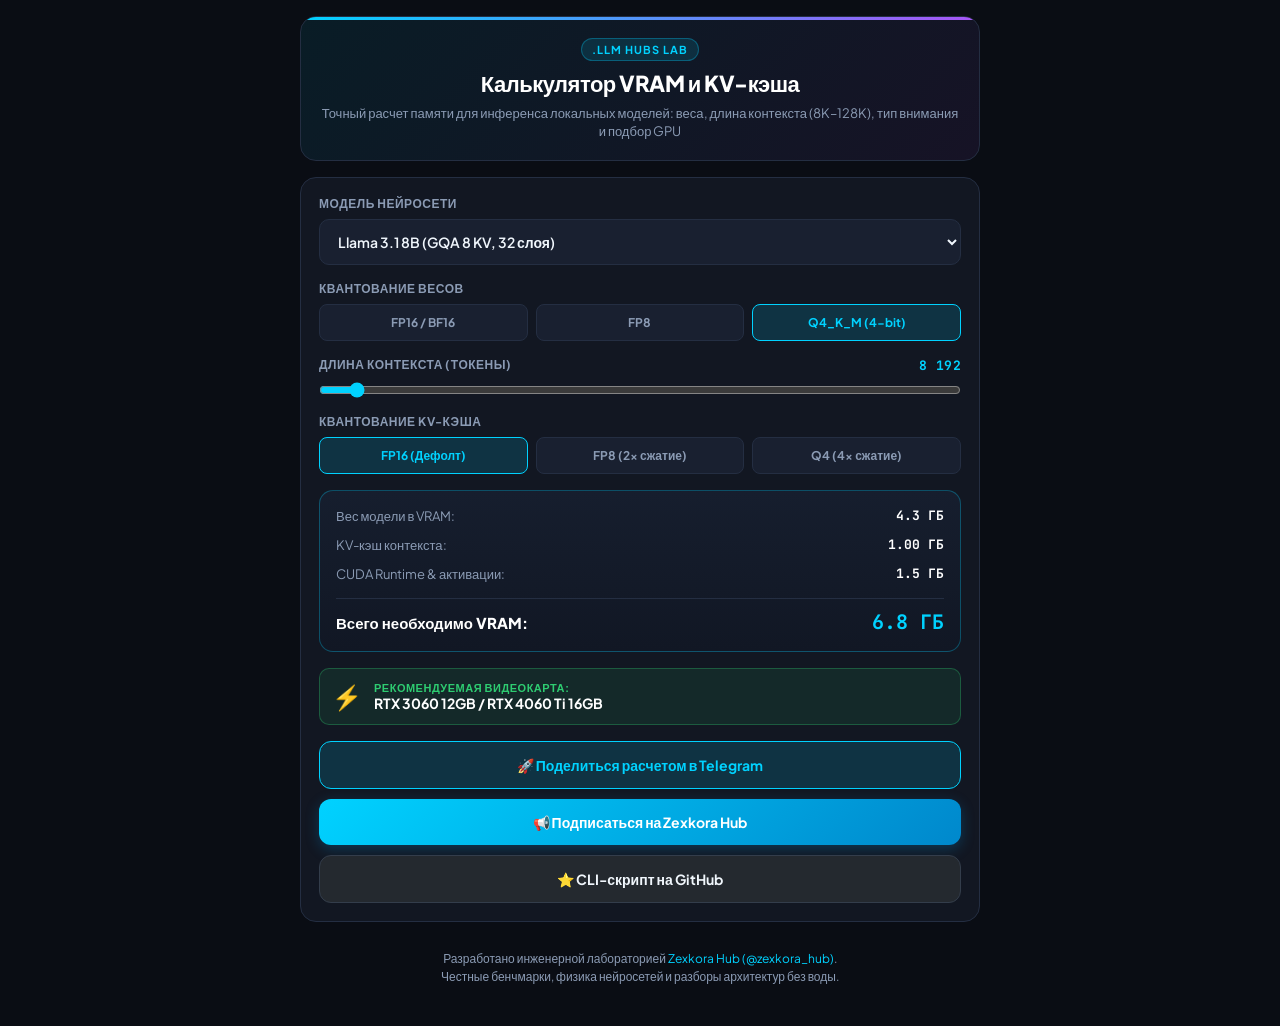
==== index.html @ f7f1a2bd "docs: update channel links to @zexkora_hub and fresh Telegraph runtime longread" ====
<!DOCTYPE html>
<html lang="ru">
<head>
    <meta charset="UTF-8">
    <meta name="viewport" content="width=device-width, initial-scale=1.0, maximum-scale=1.0, user-scalable=no">
    <title>LLM VRAM & KV-Cache Calculator — .llm hubs</title>
    <script src="https://telegram.org/js/telegram-web-app.js"></script>
    <link rel="preconnect" href="https://fonts.googleapis.com">
    <link rel="preconnect" href="https://fonts.gstatic.com" crossorigin>
    <link href="https://fonts.googleapis.com/css2?family=JetBrains+Mono:wght@400;600;700&family=Plus+Jakarta+Sans:wght@400;600;700;800&display=swap" rel="stylesheet">
    <style>
        :root {
            --bg-dark: #0a0d14;
            --card-bg: #121722;
            --card-inner: #192030;
            --border-color: #242e42;
            --border-hover: #00d2ff;
            --text-main: #f0f6fc;
            --text-muted: #8b9bb4;
            --accent-cyan: #00d2ff;
            --accent-green: #2ecc71;
            --accent-purple: #a855f7;
            --accent-red: #ff5252;
            --accent-orange: #ff9f43;
        }

        * {
            box-sizing: border-box;
            margin: 0;
            padding: 0;
            font-family: 'Plus Jakarta Sans', -apple-system, BlinkMacSystemFont, sans-serif;
        }

        body {
            background-color: var(--bg-dark);
            color: var(--text-main);
            padding: 16px;
            display: flex;
            justify-content: center;
            min-height: 100vh;
        }

        .container {
            width: 100%;
            max-width: 680px;
            display: flex;
            flex-direction: column;
            gap: 16px;
        }

        .header {
            background: linear-gradient(135deg, rgba(0, 210, 255, 0.08) 0%, rgba(168, 85, 247, 0.08) 100%);
            border: 1px solid var(--border-color);
            border-radius: 16px;
            padding: 20px;
            text-align: center;
            position: relative;
            overflow: hidden;
        }

        .header::before {
            content: '';
            position: absolute;
            top: 0;
            left: 0;
            right: 0;
            height: 3px;
            background: linear-gradient(90deg, var(--accent-cyan), var(--accent-purple));
        }

        .badge {
            display: inline-block;
            background: rgba(0, 210, 255, 0.12);
            color: var(--accent-cyan);
            font-size: 11px;
            font-weight: 700;
            text-transform: uppercase;
            letter-spacing: 1px;
            padding: 4px 10px;
            border-radius: 20px;
            border: 1px solid rgba(0, 210, 255, 0.3);
            margin-bottom: 8px;
        }

        .header h1 {
            font-size: 22px;
            font-weight: 800;
            color: #fff;
            margin-bottom: 6px;
            letter-spacing: -0.5px;
        }

        .header p {
            font-size: 13px;
            color: var(--text-muted);
            line-height: 1.4;
        }

        .card {
            background-color: var(--card-bg);
            border: 1px solid var(--border-color);
            border-radius: 16px;
            padding: 18px;
            display: flex;
            flex-direction: column;
            gap: 16px;
        }

        .form-group {
            display: flex;
            flex-direction: column;
            gap: 8px;
        }

        label {
            font-size: 12px;
            font-weight: 700;
            color: var(--text-muted);
            text-transform: uppercase;
            letter-spacing: 0.5px;
            display: flex;
            justify-content: space-between;
        }

        .val-badge {
            color: var(--accent-cyan);
            font-family: 'JetBrains Mono', monospace;
            font-size: 13px;
        }

        select, input[type="range"] {
            width: 100%;
        }

        select {
            background-color: var(--card-inner);
            border: 1px solid var(--border-color);
            color: var(--text-main);
            padding: 12px 14px;
            border-radius: 10px;
            font-size: 14px;
            font-weight: 600;
            outline: none;
            transition: border-color 0.2s;
            cursor: pointer;
        }

        select:focus {
            border-color: var(--accent-cyan);
        }

        input[type="range"] {
            accent-color: var(--accent-cyan);
            cursor: pointer;
        }

        .grid-options {
            display: grid;
            grid-template-columns: repeat(3, 1fr);
            gap: 8px;
        }

        .opt-btn {
            background-color: var(--card-inner);
            border: 1px solid var(--border-color);
            color: var(--text-muted);
            padding: 10px;
            border-radius: 8px;
            font-size: 12px;
            font-weight: 700;
            cursor: pointer;
            text-align: center;
            transition: all 0.2s;
        }

        .opt-btn.active {
            background: rgba(0, 210, 255, 0.15);
            border-color: var(--accent-cyan);
            color: var(--accent-cyan);
        }

        /* Results Display */
        .results-box {
            background: linear-gradient(180deg, #161e2e 0%, #111724 100%);
            border: 1px solid rgba(0, 210, 255, 0.3);
            border-radius: 14px;
            padding: 16px;
            display: flex;
            flex-direction: column;
            gap: 12px;
        }

        .metric-row {
            display: flex;
            justify-content: space-between;
            align-items: center;
            font-size: 13px;
        }

        .metric-name {
            color: var(--text-muted);
        }

        .metric-val {
            font-family: 'JetBrains Mono', monospace;
            font-weight: 700;
            color: #fff;
        }

        .metric-total {
            border-top: 1px solid var(--border-color);
            padding-top: 10px;
            margin-top: 4px;
        }

        .metric-total .metric-name {
            font-size: 15px;
            font-weight: 800;
            color: #fff;
        }

        .metric-total .metric-val {
            font-size: 20px;
            color: var(--accent-cyan);
        }

        .gpu-recommendation {
            background-color: rgba(46, 204, 113, 0.1);
            border: 1px solid rgba(46, 204, 113, 0.3);
            border-radius: 10px;
            padding: 12px;
            display: flex;
            align-items: center;
            gap: 12px;
        }

        .gpu-icon {
            font-size: 24px;
        }

        .gpu-info {
            display: flex;
            flex-direction: column;
        }

        .gpu-title {
            font-size: 11px;
            text-transform: uppercase;
            font-weight: 700;
            color: var(--accent-green);
            letter-spacing: 0.5px;
        }

        .gpu-name {
            font-size: 14px;
            font-weight: 700;
            color: #fff;
        }

        /* CTAs */
        .actions {
            display: flex;
            flex-direction: column;
            gap: 10px;
        }

        .btn {
            display: flex;
            justify-content: center;
            align-items: center;
            gap: 8px;
            width: 100%;
            padding: 14px;
            border-radius: 12px;
            font-size: 14px;
            font-weight: 700;
            text-decoration: none;
            cursor: pointer;
            border: none;
            transition: transform 0.15s ease, box-shadow 0.15s ease;
        }

        .btn:active {
            transform: scale(0.98);
        }

        .btn-tg {
            background: linear-gradient(135deg, #00d2ff 0%, #0088cc 100%);
            color: #fff;
            box-shadow: 0 4px 14px rgba(0, 136, 204, 0.3);
        }

        .btn-gh {
            background: #24292f;
            border: 1px solid #333d4b;
            color: #f0f6fc;
        }

        .footer {
            text-align: center;
            font-size: 12px;
            color: var(--text-muted);
            padding: 12px 0 24px;
            line-height: 1.5;
        }

        .footer a {
            color: var(--accent-cyan);
            text-decoration: none;
        }
    </style>
</head>
<body>

<div class="container">
    <div class="header">
        <span class="badge">.llm hubs lab</span>
        <h1>Калькулятор VRAM и KV-кэша</h1>
        <p>Точный расчет памяти для инференса локальных моделей: веса, длина контекста (8K–128K), тип внимания и подбор GPU</p>
    </div>

    <div class="card">
        <div class="form-group">
            <label>Модель нейросети</label>
            <select id="modelSelect" onchange="calculate()">
                <option value="llama-3.1-8b">Llama 3.1 8B (GQA 8 KV, 32 слоя)</option>
                <option value="qwen-2.5-7b">Qwen 2.5 7B (GQA 4 KV, 28 слоев)</option>
                <option value="qwen-2.5-14b">Qwen 2.5 14B (GQA 8 KV, 48 слоев)</option>
                <option value="qwen-3.8-27b">Qwen 3.8 27B (GQA 8 KV, 64 слоя - New)</option>
                <option value="qwen-2.5-32b">Qwen 2.5 32B (GQA 8 KV, 64 слоя)</option>
                <option value="deepseek-r1-distill-32b">DeepSeek R1 Distill 32B (Reasoning)</option>
                <option value="llama-3.3-70b">Llama 3.3 70B (GQA 8 KV, 80 слоев)</option>
                <option value="mistral-large-123b">Mistral Large 123B (GQA 8 KV)</option>
                <option value="deepseek-v3-671b">DeepSeek V3 / R1 671B (MLA 512d, MoE)</option>
                <option value="gemma-2-9b">Gemma 2 9B (MHA - без GQA, 42 слоя)</option>
            </select>
        </div>

        <div class="form-group">
            <label>Квантование весов</label>
            <div class="grid-options" id="quantGroup">
                <div class="opt-btn" onclick="setQuant('fp16')">FP16 / BF16</div>
                <div class="opt-btn" onclick="setQuant('fp8')">FP8</div>
                <div class="opt-btn active" onclick="setQuant('q4_k_m')">Q4_K_M (4-bit)</div>
            </div>
        </div>

        <div class="form-group">
            <label>
                <span>Длина контекста (Токены)</span>
                <span class="val-badge" id="contextLabel">8 192</span>
            </label>
            <input type="range" id="contextRange" min="2048" max="131072" step="2048" value="8192" oninput="updateContext(this.value)">
        </div>

        <div class="form-group">
            <label>Квантование KV-кэша</label>
            <div class="grid-options" id="kvGroup">
                <div class="opt-btn active" onclick="setKVDtype('fp16')">FP16 (Дефолт)</div>
                <div class="opt-btn" onclick="setKVDtype('fp8')">FP8 (2x сжатие)</div>
                <div class="opt-btn" onclick="setKVDtype('q4')">Q4 (4x сжатие)</div>
            </div>
        </div>

        <div class="results-box">
            <div class="metric-row">
                <span class="metric-name">Вес модели в VRAM:</span>
                <span class="metric-val" id="weightsVal">4.8 ГБ</span>
            </div>
            <div class="metric-row">
                <span class="metric-name">KV-кэш контекста:</span>
                <span class="metric-val" id="kvVal">0.5 ГБ</span>
            </div>
            <div class="metric-row">
                <span class="metric-name">CUDA Runtime & активации:</span>
                <span class="metric-val" id="overheadVal">1.5 ГБ</span>
            </div>
            <div class="metric-row metric-total">
                <span class="metric-name">Всего необходимо VRAM:</span>
                <span class="metric-val" id="totalVal">6.8 ГБ</span>
            </div>
        </div>

        <div class="gpu-recommendation">
            <div class="gpu-icon">⚡</div>
            <div class="gpu-info">
                <span class="gpu-title">Рекомендуемая видеокарта:</span>
                <span class="gpu-name" id="gpuVal">RTX 3060 12GB / RTX 4060 Ti 16GB</span>
            </div>
        </div>

        <div class="actions">
            <button onclick="shareToTelegram()" class="btn btn-share" style="background: rgba(0, 210, 255, 0.15); border: 1px solid #00d2ff; color: #00d2ff;">
                <span>🚀 Поделиться расчетом в Telegram</span>
            </button>
            <a href="https://t.me/zexkora_hub" target="_blank" class="btn btn-tg">
                <span>📢 Подписаться на Zexkora Hub</span>
            </a>
            <a href="https://github.com/DangerousANEN/llm-vram-calculator" target="_blank" class="btn btn-gh">
                <span>⭐ CLI-скрипт на GitHub</span>
            </a>
        </div>
    </div>

    <div class="footer">
        Разработано инженерной лабораторией <a href="https://t.me/zexkora_hub" target="_blank">Zexkora Hub (@zexkora_hub)</a>.<br>
        Честные бенчмарки, физика нейросетей и разборы архитектур без воды.
    </div>
</div>

<script>
    // Init Telegram WebApp
    if (window.Telegram && window.Telegram.WebApp) {
        window.Telegram.WebApp.ready();
        window.Telegram.WebApp.expand();
    }

    const MODELS = {
        "llama-3.1-8b": { params: 8.03, layers: 32, kv_heads: 8, head_dim: 128, mla: false },
        "qwen-2.5-7b": { params: 7.61, layers: 28, kv_heads: 4, head_dim: 128, mla: false },
        "qwen-2.5-14b": { params: 14.7, layers: 48, kv_heads: 8, head_dim: 128, mla: false },
        "qwen-3.8-27b": { params: 27.2, layers: 64, kv_heads: 8, head_dim: 128, mla: false },
        "qwen-2.5-32b": { params: 32.5, layers: 64, kv_heads: 8, head_dim: 128, mla: false },
        "deepseek-r1-distill-32b": { params: 32.8, layers: 64, kv_heads: 8, head_dim: 128, mla: false },
        "llama-3.3-70b": { params: 70.6, layers: 80, kv_heads: 8, head_dim: 128, mla: false },
        "mistral-large-123b": { params: 123.0, layers: 88, kv_heads: 8, head_dim: 128, mla: false },
        "deepseek-v3-671b": { params: 671.0, layers: 61, kv_heads: 1, head_dim: 512, mla: true },
        "gemma-2-9b": { params: 9.24, layers: 42, kv_heads: 16, head_dim: 256, mla: false }
    };

    let currentQuant = "q4_k_m";
    let currentKVDtype = "fp16";
    let currentContext = 8192;

    function setQuant(q) {
        currentQuant = q;
        document.querySelectorAll("#quantGroup .opt-btn").forEach(btn => {
            btn.classList.remove("active");
            if (btn.innerText.toLowerCase().includes(q)) btn.classList.add("active");
        });
        calculate();
    }

    function setKVDtype(dtype) {
        currentKVDtype = dtype;
        document.querySelectorAll("#kvGroup .opt-btn").forEach(btn => {
            btn.classList.remove("active");
            if (btn.innerText.toLowerCase().includes(dtype)) btn.classList.add("active");
        });
        calculate();
    }

    function updateContext(val) {
        currentContext = parseInt(val);
        document.getElementById("contextLabel").innerText = currentContext.toLocaleString('ru-RU');
        calculate();
    }

    function calculate() {
        const modelId = document.getElementById("modelSelect").value;
        const m = MODELS[modelId];

        // 1. Weights
        let bytesPerParam = 0.60; // Q4_K_M
        if (currentQuant === "fp16") bytesPerParam = 2.0;
        else if (currentQuant === "fp8") bytesPerParam = 1.0;
        else if (currentQuant === "q4_k_m") bytesPerParam = 0.58;

        const weightsGB = (m.params * 1e9 * bytesPerParam) / (1024**3);

        // 2. KV Cache
        let bytesPerElem = 2.0; // fp16
        if (currentKVDtype === "fp8") bytesPerElem = 1.0;
        else if (currentKVDtype === "q4") bytesPerElem = 0.5;

        let kvBytes = 0;
        if (m.mla) {
            // MLA compressed KV
            kvBytes = m.layers * m.head_dim * currentContext * bytesPerElem;
        } else {
            // GQA / MHA
            kvBytes = 2 * m.layers * m.kv_heads * m.head_dim * currentContext * bytesPerElem;
        }
        const kvGB = kvBytes / (1024**3);

        // 3. Overhead
        let overheadGB = 1.5;
        if (m.params > 60) overheadGB = 3.0;
        else if (m.params > 30) overheadGB = 2.0;

        const totalGB = weightsGB + kvGB + overheadGB;

        // UI Update
        document.getElementById("weightsVal").innerText = weightsGB.toFixed(1) + " ГБ";
        document.getElementById("kvVal").innerText = kvGB.toFixed(2) + " ГБ";
        document.getElementById("overheadVal").innerText = overheadGB.toFixed(1) + " ГБ";
        document.getElementById("totalVal").innerText = totalGB.toFixed(1) + " ГБ";

        // GPU match
        let gpu = "RTX 3060 12GB";
        if (totalGB <= 11.5) gpu = "RTX 3060 12GB / RTX 4060 Ti 16GB";
        else if (totalGB <= 15.5) gpu = "RTX 4060 Ti 16GB / RTX 4080 16GB";
        else if (totalGB <= 23.5) gpu = "RTX 3090 24GB / RTX 4090 24GB";
        else if (totalGB <= 47.0) gpu = "2x RTX 3090 / 4090 (48 ГБ) или 1x A6000";
        else if (totalGB <= 78.0) gpu = "1x A100 80GB / 4x RTX 3090";
        else if (totalGB <= 150.0) gpu = "2x A100 80GB / H100 80GB";
        else if (totalGB <= 320.0) gpu = "4x H100 80GB SXM";
        else gpu = "8x H100 80GB SXM (Кластер инференса)";

        document.getElementById("gpuVal").innerText = gpu;
    }

    function shareToTelegram() {
        const sel = document.getElementById("modelSelect");
        const modelName = sel.options[sel.selectedIndex].text.split("(")[0].trim();
        const totalGB = document.getElementById("totalVal").innerText;
        const gpu = document.getElementById("gpuVal").innerText;
        const text = encodeURIComponent(
            `⚡ Расчет VRAM для ${modelName}:\n` +
            `• Контекст: ${currentContext.toLocaleString()} токенов\n` +
            `• Квантование: ${currentQuant.toUpperCase()} (KV: ${currentKVDtype.toUpperCase()})\n` +
            `• Требуется памяти: ${totalGB}\n` +
            `• Рекомендуемая GPU: ${gpu}\n\n` +
            `Калькулятор VRAM от инженерного канала @zexkora_hub:`
        );
        const url = encodeURIComponent("https://dangerousanen.github.io/llm-vram-calculator/");
        window.open(`https://t.me/share/url?url=${url}&text=${text}`, "_blank");
    }

    calculate();
</script>

</body>
</html>
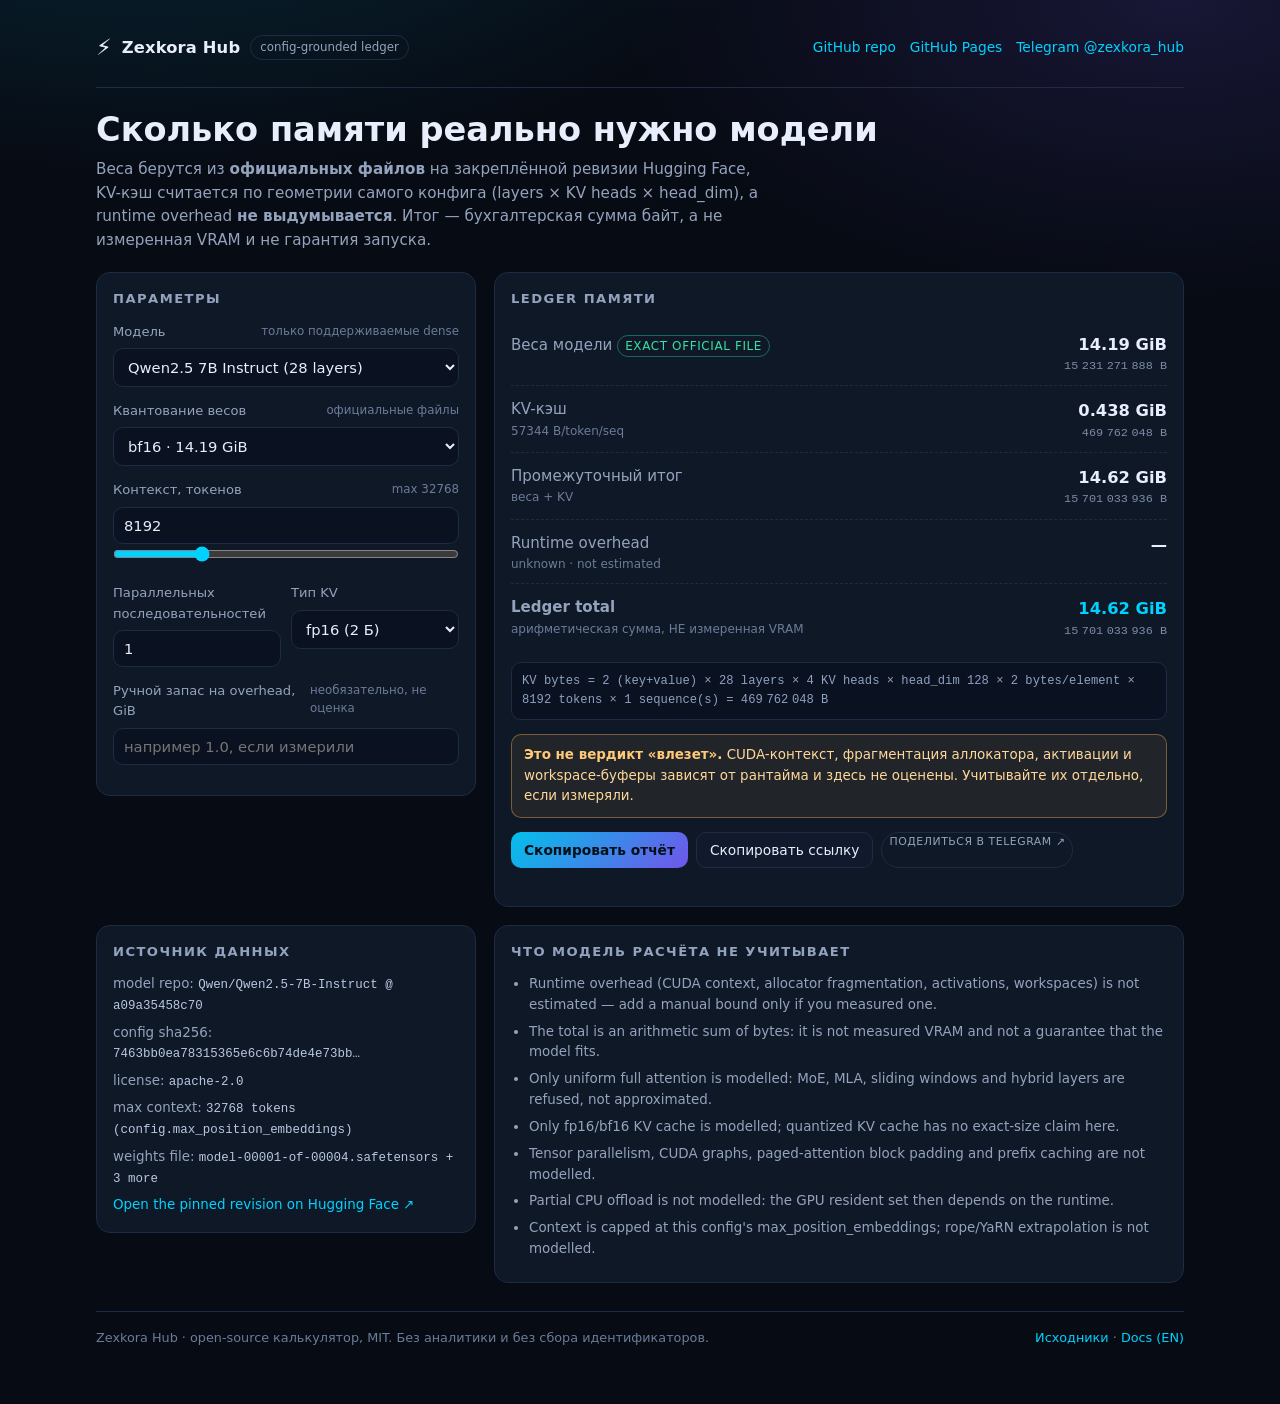
==== commit 857bd8fa: "feat: config-grounded memory ledger, pinned Qwen fixtures, honest bench, validated share UI - vramca" ====
--- a/index.html
+++ b/index.html
@@ -1,534 +1,952 @@
 <!DOCTYPE html>
 <html lang="ru">
 <head>
-    <meta charset="UTF-8">
-    <meta name="viewport" content="width=device-width, initial-scale=1.0, maximum-scale=1.0, user-scalable=no">
-    <title>LLM VRAM & KV-Cache Calculator — .llm hubs</title>
-    <script src="https://telegram.org/js/telegram-web-app.js"></script>
-    <link rel="preconnect" href="https://fonts.googleapis.com">
-    <link rel="preconnect" href="https://fonts.gstatic.com" crossorigin>
-    <link href="https://fonts.googleapis.com/css2?family=JetBrains+Mono:wght@400;600;700&family=Plus+Jakarta+Sans:wght@400;600;700;800&display=swap" rel="stylesheet">
-    <style>
-        :root {
-            --bg-dark: #0a0d14;
-            --card-bg: #121722;
-            --card-inner: #192030;
-            --border-color: #242e42;
-            --border-hover: #00d2ff;
-            --text-main: #f0f6fc;
-            --text-muted: #8b9bb4;
-            --accent-cyan: #00d2ff;
-            --accent-green: #2ecc71;
-            --accent-purple: #a855f7;
-            --accent-red: #ff5252;
-            --accent-orange: #ff9f43;
-        }
-
-        * {
-            box-sizing: border-box;
-            margin: 0;
-            padding: 0;
-            font-family: 'Plus Jakarta Sans', -apple-system, BlinkMacSystemFont, sans-serif;
-        }
-
-        body {
-            background-color: var(--bg-dark);
-            color: var(--text-main);
-            padding: 16px;
-            display: flex;
-            justify-content: center;
-            min-height: 100vh;
-        }
-
-        .container {
-            width: 100%;
-            max-width: 680px;
-            display: flex;
-            flex-direction: column;
-            gap: 16px;
-        }
-
-        .header {
-            background: linear-gradient(135deg, rgba(0, 210, 255, 0.08) 0%, rgba(168, 85, 247, 0.08) 100%);
-            border: 1px solid var(--border-color);
-            border-radius: 16px;
-            padding: 20px;
-            text-align: center;
-            position: relative;
-            overflow: hidden;
-        }
-
-        .header::before {
-            content: '';
-            position: absolute;
-            top: 0;
-            left: 0;
-            right: 0;
-            height: 3px;
-            background: linear-gradient(90deg, var(--accent-cyan), var(--accent-purple));
-        }
-
-        .badge {
-            display: inline-block;
-            background: rgba(0, 210, 255, 0.12);
-            color: var(--accent-cyan);
-            font-size: 11px;
-            font-weight: 700;
-            text-transform: uppercase;
-            letter-spacing: 1px;
-            padding: 4px 10px;
-            border-radius: 20px;
-            border: 1px solid rgba(0, 210, 255, 0.3);
-            margin-bottom: 8px;
-        }
-
-        .header h1 {
-            font-size: 22px;
-            font-weight: 800;
-            color: #fff;
-            margin-bottom: 6px;
-            letter-spacing: -0.5px;
-        }
-
-        .header p {
-            font-size: 13px;
-            color: var(--text-muted);
-            line-height: 1.4;
-        }
-
-        .card {
-            background-color: var(--card-bg);
-            border: 1px solid var(--border-color);
-            border-radius: 16px;
-            padding: 18px;
-            display: flex;
-            flex-direction: column;
-            gap: 16px;
-        }
-
-        .form-group {
-            display: flex;
-            flex-direction: column;
-            gap: 8px;
-        }
-
-        label {
-            font-size: 12px;
-            font-weight: 700;
-            color: var(--text-muted);
-            text-transform: uppercase;
-            letter-spacing: 0.5px;
-            display: flex;
-            justify-content: space-between;
-        }
-
-        .val-badge {
-            color: var(--accent-cyan);
-            font-family: 'JetBrains Mono', monospace;
-            font-size: 13px;
-        }
-
-        select, input[type="range"] {
-            width: 100%;
-        }
-
-        select {
-            background-color: var(--card-inner);
-            border: 1px solid var(--border-color);
-            color: var(--text-main);
-            padding: 12px 14px;
-            border-radius: 10px;
-            font-size: 14px;
-            font-weight: 600;
-            outline: none;
-            transition: border-color 0.2s;
-            cursor: pointer;
-        }
-
-        select:focus {
-            border-color: var(--accent-cyan);
-        }
-
-        input[type="range"] {
-            accent-color: var(--accent-cyan);
-            cursor: pointer;
-        }
-
-        .grid-options {
-            display: grid;
-            grid-template-columns: repeat(3, 1fr);
-            gap: 8px;
-        }
-
-        .opt-btn {
-            background-color: var(--card-inner);
-            border: 1px solid var(--border-color);
-            color: var(--text-muted);
-            padding: 10px;
-            border-radius: 8px;
-            font-size: 12px;
-            font-weight: 700;
-            cursor: pointer;
-            text-align: center;
-            transition: all 0.2s;
-        }
-
-        .opt-btn.active {
-            background: rgba(0, 210, 255, 0.15);
-            border-color: var(--accent-cyan);
-            color: var(--accent-cyan);
-        }
-
-        /* Results Display */
-        .results-box {
-            background: linear-gradient(180deg, #161e2e 0%, #111724 100%);
-            border: 1px solid rgba(0, 210, 255, 0.3);
-            border-radius: 14px;
-            padding: 16px;
-            display: flex;
-            flex-direction: column;
-            gap: 12px;
-        }
-
-        .metric-row {
-            display: flex;
-            justify-content: space-between;
-            align-items: center;
-            font-size: 13px;
-        }
-
-        .metric-name {
-            color: var(--text-muted);
-        }
-
-        .metric-val {
-            font-family: 'JetBrains Mono', monospace;
-            font-weight: 700;
-            color: #fff;
-        }
-
-        .metric-total {
-            border-top: 1px solid var(--border-color);
-            padding-top: 10px;
-            margin-top: 4px;
-        }
-
-        .metric-total .metric-name {
-            font-size: 15px;
-            font-weight: 800;
-            color: #fff;
-        }
-
-        .metric-total .metric-val {
-            font-size: 20px;
-            color: var(--accent-cyan);
-        }
-
-        .gpu-recommendation {
-            background-color: rgba(46, 204, 113, 0.1);
-            border: 1px solid rgba(46, 204, 113, 0.3);
-            border-radius: 10px;
-            padding: 12px;
-            display: flex;
-            align-items: center;
-            gap: 12px;
-        }
-
-        .gpu-icon {
-            font-size: 24px;
-        }
-
-        .gpu-info {
-            display: flex;
-            flex-direction: column;
-        }
-
-        .gpu-title {
-            font-size: 11px;
-            text-transform: uppercase;
-            font-weight: 700;
-            color: var(--accent-green);
-            letter-spacing: 0.5px;
-        }
-
-        .gpu-name {
-            font-size: 14px;
-            font-weight: 700;
-            color: #fff;
-        }
-
-        /* CTAs */
-        .actions {
-            display: flex;
-            flex-direction: column;
-            gap: 10px;
-        }
-
-        .btn {
-            display: flex;
-            justify-content: center;
-            align-items: center;
-            gap: 8px;
-            width: 100%;
-            padding: 14px;
-            border-radius: 12px;
-            font-size: 14px;
-            font-weight: 700;
-            text-decoration: none;
-            cursor: pointer;
-            border: none;
-            transition: transform 0.15s ease, box-shadow 0.15s ease;
-        }
-
-        .btn:active {
-            transform: scale(0.98);
-        }
-
-        .btn-tg {
-            background: linear-gradient(135deg, #00d2ff 0%, #0088cc 100%);
-            color: #fff;
-            box-shadow: 0 4px 14px rgba(0, 136, 204, 0.3);
-        }
-
-        .btn-gh {
-            background: #24292f;
-            border: 1px solid #333d4b;
-            color: #f0f6fc;
-        }
-
-        .footer {
-            text-align: center;
-            font-size: 12px;
-            color: var(--text-muted);
-            padding: 12px 0 24px;
-            line-height: 1.5;
-        }
-
-        .footer a {
-            color: var(--accent-cyan);
-            text-decoration: none;
-        }
-    </style>
+<meta charset="utf-8">
+<meta name="viewport" content="width=device-width, initial-scale=1">
+<meta name="color-scheme" content="dark">
+<link rel="icon" href="data:image/svg+xml,%3Csvg xmlns='http://www.w3.org/2000/svg' viewBox='0 0 32 32'%3E%3Ctext y='26' font-size='26'%3E%E2%9A%A1%3C/text%3E%3C/svg%3E">
+<title>Zexkora Hub — калькулятор VRAM и KV-кэша (config-grounded)</title>
+<meta name="description" content="Честный расчёт памяти под dense-модели: веса из официальных файлов, KV-кэш по геометрии конфига, явные пределы. Qwen2.5-7B-Instruct и Qwen3-8B с закреплёнными ревизиями.">
+<meta property="og:title" content="Zexkora Hub — калькулятор VRAM и KV-кэша">
+<meta property="og:description" content="Config-grounded ledger: веса + KV-кэш + честно неизвестный runtime overhead. Без выдуманных «точных» цифр.">
+<meta property="og:type" content="website">
+<style>
+:root {
+  --bg: #070b14;
+  --bg-2: #0d1424;
+  --card: rgba(17, 26, 43, 0.86);
+  --line: #1e2b44;
+  --text: #e8eefc;
+  --muted: #94a3bd;
+  --accent: #00d2ff;
+  --accent-2: #7c5cff;
+  --warn: #ffb347;
+  --danger: #ff6b6b;
+  --ok: #37e0a4;
+  --radius: 14px;
+  --mono: ui-monospace, SFMono-Regular, "SF Mono", Menlo, Consolas, monospace;
+}
+
+* { box-sizing: border-box; }
+
+html, body {
+  margin: 0;
+  padding: 0;
+  max-width: 100%;
+  overflow-x: hidden;
+}
+
+body {
+  background:
+    radial-gradient(1100px 520px at 12% -10%, rgba(0, 210, 255, 0.14), transparent 60%),
+    radial-gradient(900px 480px at 92% 0%, rgba(124, 92, 255, 0.14), transparent 62%),
+    var(--bg);
+  color: var(--text);
+  font-family: system-ui, -apple-system, "Segoe UI", Roboto, "Helvetica Neue", Arial, sans-serif;
+  line-height: 1.55;
+  -webkit-text-size-adjust: 100%;
+}
+
+.wrap {
+  width: 100%;
+  max-width: 1120px;
+  margin: 0 auto;
+  padding: 20px 16px 56px;
+}
+
+header.top {
+  display: flex;
+  flex-wrap: wrap;
+  gap: 10px 18px;
+  align-items: center;
+  justify-content: space-between;
+  padding: 10px 0 22px;
+  border-bottom: 1px solid var(--line);
+  margin-bottom: 22px;
+}
+
+.brand {
+  display: flex;
+  align-items: center;
+  gap: 10px;
+  min-width: 0;
+}
+
+.brand .bolt { font-size: 1.4rem; }
+
+.brand strong { font-size: 1.02rem; letter-spacing: 0.01em; }
+
+.brand .tag {
+  font-size: 0.74rem;
+  color: var(--muted);
+  border: 1px solid var(--line);
+  border-radius: 999px;
+  padding: 2px 9px;
+  white-space: nowrap;
+}
+
+nav.links { display: flex; flex-wrap: wrap; gap: 8px 14px; font-size: 0.86rem; }
+
+a { color: var(--accent); text-decoration: none; overflow-wrap: anywhere; }
+a:hover, a:focus-visible { text-decoration: underline; }
+
+h1 {
+  font-size: clamp(1.45rem, 4.2vw, 2.1rem);
+  line-height: 1.2;
+  margin: 0 0 8px;
+}
+
+.sub { color: var(--muted); margin: 0 0 20px; max-width: 70ch; font-size: 0.95rem; }
+
+.grid {
+  display: grid;
+  grid-template-columns: minmax(0, 1fr);
+  gap: 18px;
+}
+
+@media (min-width: 900px) {
+  .grid { grid-template-columns: minmax(0, 380px) minmax(0, 1fr); align-items: start; }
+}
+
+.card {
+  background: var(--card);
+  border: 1px solid var(--line);
+  border-radius: var(--radius);
+  padding: 16px;
+  min-width: 0;
+}
+
+.card h2 {
+  font-size: 0.82rem;
+  text-transform: uppercase;
+  letter-spacing: 0.11em;
+  color: var(--muted);
+  margin: 0 0 12px;
+  font-weight: 600;
+}
+
+.field { margin-bottom: 14px; min-width: 0; }
+.field:last-child { margin-bottom: 0; }
+
+label.lbl {
+  display: flex;
+  justify-content: space-between;
+  gap: 8px;
+  font-size: 0.82rem;
+  color: var(--muted);
+  margin-bottom: 6px;
+}
+
+label.lbl .hint { font-size: 0.74rem; color: #6b7c99; }
+
+select, input[type="number"] {
+  width: 100%;
+  max-width: 100%;
+  background: #0a1120;
+  color: var(--text);
+  border: 1px solid var(--line);
+  border-radius: 10px;
+  padding: 9px 10px;
+  font-size: 0.92rem;
+  font-family: inherit;
+}
+
+select:focus-visible, input:focus-visible, button:focus-visible, a:focus-visible {
+  outline: 2px solid var(--accent);
+  outline-offset: 2px;
+}
+
+.row2 { display: grid; grid-template-columns: minmax(0, 1fr) minmax(0, 1fr); gap: 10px; }
+
+input[type="range"] { width: 100%; accent-color: var(--accent); margin: 2px 0 0; }
+
+.ledger { display: grid; gap: 2px; }
+
+.ledger .line {
+  display: grid;
+  grid-template-columns: minmax(0, 1fr) auto;
+  gap: 10px;
+  padding: 10px 0;
+  border-bottom: 1px dashed var(--line);
+  font-size: 0.94rem;
+}
+
+.ledger .line:last-child { border-bottom: 0; }
+
+.ledger .k { color: var(--muted); min-width: 0; }
+.ledger .k small { display: block; color: #6b7c99; font-size: 0.75rem; }
+
+/* the source badge must hug its text instead of stretching across the row */
+.ledger .k small.badge {
+  display: inline-block;
+  margin-top: 3px;
+  color: var(--ok);
+  border-color: rgba(55, 224, 164, 0.4);
+}
+.ledger .v { text-align: right; font-variant-numeric: tabular-nums; }
+
+.ledger .v b { display: block; font-size: 1.02rem; }
+.ledger .v span { display: block; font-size: 0.74rem; color: #7d8ca8; font-family: var(--mono); }
+
+.total .v b { color: var(--accent); }
+
+.badge {
+  display: inline-block;
+  font-size: 0.68rem;
+  letter-spacing: 0.05em;
+  text-transform: uppercase;
+  padding: 1px 7px;
+  border-radius: 999px;
+  border: 1px solid var(--line);
+  color: var(--muted);
+  white-space: nowrap;
+}
+
+.badge.exact { color: var(--ok); border-color: rgba(55, 224, 164, 0.4); }
+.badge.est { color: var(--warn); border-color: rgba(255, 179, 71, 0.45); }
+
+.notice {
+  border: 1px solid rgba(255, 179, 71, 0.4);
+  background: rgba(255, 179, 71, 0.08);
+  color: #ffd79b;
+  border-radius: 10px;
+  padding: 10px 12px;
+  font-size: 0.84rem;
+  margin-top: 14px;
+}
+
+.notice strong { color: #ffc978; }
+
+.formula {
+  font-family: var(--mono);
+  font-size: 0.76rem;
+  color: #8fa1c0;
+  background: #0a1120;
+  border: 1px solid var(--line);
+  border-radius: 10px;
+  padding: 9px 10px;
+  margin-top: 12px;
+  overflow-wrap: anywhere;
+}
+
+.prov { font-size: 0.84rem; color: var(--muted); display: grid; gap: 6px; }
+.prov code { font-family: var(--mono); font-size: 0.78rem; color: #b9c8e2; overflow-wrap: anywhere; }
+
+.actions { display: flex; flex-wrap: wrap; gap: 8px; margin-top: 14px; }
+
+button {
+  font-family: inherit;
+  font-size: 0.86rem;
+  border-radius: 10px;
+  border: 1px solid var(--line);
+  background: #101a2c;
+  color: var(--text);
+  padding: 9px 13px;
+  cursor: pointer;
+}
+
+button.primary {
+  background: linear-gradient(135deg, rgba(0, 210, 255, 0.9), rgba(124, 92, 255, 0.9));
+  color: #051019;
+  font-weight: 600;
+  border: 0;
+}
+
+button:hover { border-color: #2d4368; }
+
+ul.limits { margin: 0; padding-left: 18px; font-size: 0.84rem; color: var(--muted); }
+ul.limits li { margin-bottom: 6px; overflow-wrap: anywhere; }
+
+.status {
+  min-height: 1.2em;
+  font-size: 0.8rem;
+  color: var(--ok);
+  margin-top: 6px;
+}
+
+footer.bottom {
+  margin-top: 28px;
+  padding-top: 16px;
+  border-top: 1px solid var(--line);
+  color: #6b7c99;
+  font-size: 0.8rem;
+  display: flex;
+  flex-wrap: wrap;
+  gap: 8px 16px;
+  justify-content: space-between;
+}
+
+.sr-only {
+  position: absolute;
+  width: 1px; height: 1px;
+  padding: 0; margin: -1px;
+  overflow: hidden;
+  clip: rect(0 0 0 0);
+  white-space: nowrap;
+  border: 0;
+}
+
+@media (max-width: 400px) {
+  .wrap { padding: 14px 11px 44px; }
+  .row2 { grid-template-columns: minmax(0, 1fr); }
+  .ledger .line { font-size: 0.9rem; }
+}
+
+</style>
 </head>
 <body>
-
-<div class="container">
-    <div class="header">
-        <span class="badge">.llm hubs lab</span>
-        <h1>Калькулятор VRAM и KV-кэша</h1>
-        <p>Точный расчет памяти для инференса локальных моделей: веса, длина контекста (8K–128K), тип внимания и подбор GPU</p>
+<div class="wrap">
+
+  <header class="top">
+    <div class="brand">
+      <span class="bolt" aria-hidden="true">⚡</span>
+      <strong>Zexkora Hub</strong>
+      <span class="tag">config-grounded ledger</span>
     </div>
-
-    <div class="card">
-        <div class="form-group">
-            <label>Модель нейросети</label>
-            <select id="modelSelect" onchange="calculate()">
-                <option value="llama-3.1-8b">Llama 3.1 8B (GQA 8 KV, 32 слоя)</option>
-                <option value="qwen-2.5-7b">Qwen 2.5 7B (GQA 4 KV, 28 слоев)</option>
-                <option value="qwen-2.5-14b">Qwen 2.5 14B (GQA 8 KV, 48 слоев)</option>
-                <option value="qwen-3.8-27b">Qwen 3.8 27B (GQA 8 KV, 64 слоя - New)</option>
-                <option value="qwen-2.5-32b">Qwen 2.5 32B (GQA 8 KV, 64 слоя)</option>
-                <option value="deepseek-r1-distill-32b">DeepSeek R1 Distill 32B (Reasoning)</option>
-                <option value="llama-3.3-70b">Llama 3.3 70B (GQA 8 KV, 80 слоев)</option>
-                <option value="mistral-large-123b">Mistral Large 123B (GQA 8 KV)</option>
-                <option value="deepseek-v3-671b">DeepSeek V3 / R1 671B (MLA 512d, MoE)</option>
-                <option value="gemma-2-9b">Gemma 2 9B (MHA - без GQA, 42 слоя)</option>
+    <nav class="links" aria-label="Official links">
+      <a href="https://github.com/DangerousANEN/llm-vram-calculator" rel="noopener noreferrer">GitHub repo</a>
+      <a href="https://dangerousanen.github.io/llm-vram-calculator/" rel="noopener noreferrer">GitHub Pages</a>
+      <a href="https://t.me/zexkora_hub" rel="noopener noreferrer">Telegram @zexkora_hub</a>
+    </nav>
+  </header>
+
+  <main>
+    <h1>Сколько памяти реально нужно модели</h1>
+    <p class="sub">
+      Веса берутся из <b>официальных файлов</b> на закреплённой ревизии Hugging Face, KV-кэш считается по
+      геометрии самого конфига (layers × KV heads × head_dim), а runtime overhead <b>не выдумывается</b>.
+      Итог — бухгалтерская сумма байт, а не измеренная VRAM и не гарантия запуска.
+    </p>
+
+    <div class="grid">
+
+      <section class="card" aria-labelledby="controls-h">
+        <h2 id="controls-h">Параметры</h2>
+
+        <div class="field">
+          <label class="lbl" for="model">Модель <span class="hint">только поддерживаемые dense</span></label>
+          <select id="model" name="model"></select>
+        </div>
+
+        <div class="field">
+          <label class="lbl" for="quant">Квантование весов <span class="hint">официальные файлы</span></label>
+          <select id="quant" name="quant"></select>
+        </div>
+
+        <div class="field">
+          <label class="lbl" for="ctx">Контекст, токенов <span class="hint" id="ctx-max">max —</span></label>
+          <input id="ctx" name="ctx" type="number" inputmode="numeric" min="1" step="1" value="8192">
+          <input id="ctxRange" type="range" min="256" max="8192" step="256" value="8192" aria-label="Context size slider">
+        </div>
+
+        <div class="field row2">
+          <div>
+            <label class="lbl" for="batch">Параллельных последовательностей</label>
+            <input id="batch" name="batch" type="number" inputmode="numeric" min="1" max="4096" step="1" value="1">
+          </div>
+          <div>
+            <label class="lbl" for="kvdtype">Тип KV</label>
+            <select id="kvdtype" name="kvdtype">
+              <option value="fp16">fp16 (2 Б)</option>
+              <option value="bf16">bf16 (2 Б)</option>
             </select>
+          </div>
         </div>
 
-        <div class="form-group">
-            <label>Квантование весов</label>
-            <div class="grid-options" id="quantGroup">
-                <div class="opt-btn" onclick="setQuant('fp16')">FP16 / BF16</div>
-                <div class="opt-btn" onclick="setQuant('fp8')">FP8</div>
-                <div class="opt-btn active" onclick="setQuant('q4_k_m')">Q4_K_M (4-bit)</div>
-            </div>
+        <div class="field">
+          <label class="lbl" for="overhead">Ручной запас на overhead, GiB
+            <span class="hint">необязательно, не оценка</span></label>
+          <input id="overhead" name="overhead" type="number" inputmode="decimal" min="0" max="4096" step="0.5" placeholder="например 1.0, если измерили">
         </div>
 
-        <div class="form-group">
-            <label>
-                <span>Длина контекста (Токены)</span>
-                <span class="val-badge" id="contextLabel">8 192</span>
-            </label>
-            <input type="range" id="contextRange" min="2048" max="131072" step="2048" value="8192" oninput="updateContext(this.value)">
+        <div class="notice" id="notices" hidden></div>
+      </section>
+
+      <section class="card" aria-labelledby="ledger-h">
+        <h2 id="ledger-h">Ledger памяти</h2>
+        <div class="ledger">
+          <div class="line">
+            <div class="k">Веса модели <small id="out-weights-src" class="badge exact">exact</small></div>
+            <div class="v"><b id="out-weights">—</b><span id="out-weights-bytes">—</span></div>
+          </div>
+          <div class="line">
+            <div class="k">KV-кэш <small id="out-kv-pertoken">—</small></div>
+            <div class="v"><b id="out-kv">—</b><span id="out-kv-bytes">—</span></div>
+          </div>
+          <div class="line">
+            <div class="k">Промежуточный итог <small>веса + KV</small></div>
+            <div class="v"><b id="out-subtotal">—</b><span id="out-subtotal-bytes">—</span></div>
+          </div>
+          <div class="line">
+            <div class="k">Runtime overhead <small id="out-overhead-bytes">неизвестен · не оценивается</small></div>
+            <div class="v"><b id="out-overhead">—</b></div>
+          </div>
+          <div class="line total">
+            <div class="k"><b>Ledger total</b> <small>арифметическая сумма, НЕ измеренная VRAM</small></div>
+            <div class="v"><b id="out-total">—</b><span id="out-total-bytes">—</span></div>
+          </div>
         </div>
 
-        <div class="form-group">
-            <label>Квантование KV-кэша</label>
-            <div class="grid-options" id="kvGroup">
-                <div class="opt-btn active" onclick="setKVDtype('fp16')">FP16 (Дефолт)</div>
-                <div class="opt-btn" onclick="setKVDtype('fp8')">FP8 (2x сжатие)</div>
-                <div class="opt-btn" onclick="setKVDtype('q4')">Q4 (4x сжатие)</div>
-            </div>
+        <div class="formula" id="formula"></div>
+
+        <div class="notice">
+          <strong>Это не вердикт «влезет».</strong> CUDA-контекст, фрагментация аллокатора, активации и
+          workspace-буферы зависят от рантайма и здесь не оценены. Учитывайте их отдельно, если измеряли.
         </div>
 
-        <div class="results-box">
-            <div class="metric-row">
-                <span class="metric-name">Вес модели в VRAM:</span>
-                <span class="metric-val" id="weightsVal">4.8 ГБ</span>
-            </div>
-            <div class="metric-row">
-                <span class="metric-name">KV-кэш контекста:</span>
-                <span class="metric-val" id="kvVal">0.5 ГБ</span>
-            </div>
-            <div class="metric-row">
-                <span class="metric-name">CUDA Runtime & активации:</span>
-                <span class="metric-val" id="overheadVal">1.5 ГБ</span>
-            </div>
-            <div class="metric-row metric-total">
-                <span class="metric-name">Всего необходимо VRAM:</span>
-                <span class="metric-val" id="totalVal">6.8 ГБ</span>
-            </div>
+        <div class="actions">
+          <button type="button" id="copy-report" class="primary">Скопировать отчёт</button>
+          <button type="button" id="copy-link">Скопировать ссылку</button>
+          <a id="share-tg" role="button" class="badge" href="https://t.me/share/url" target="_blank"
+             rel="noopener noreferrer">Поделиться в Telegram ↗</a>
         </div>
-
-        <div class="gpu-recommendation">
-            <div class="gpu-icon">⚡</div>
-            <div class="gpu-info">
-                <span class="gpu-title">Рекомендуемая видеокарта:</span>
-                <span class="gpu-name" id="gpuVal">RTX 3060 12GB / RTX 4060 Ti 16GB</span>
-            </div>
-        </div>
-
-        <div class="actions">
-            <button onclick="shareToTelegram()" class="btn btn-share" style="background: rgba(0, 210, 255, 0.15); border: 1px solid #00d2ff; color: #00d2ff;">
-                <span>🚀 Поделиться расчетом в Telegram</span>
-            </button>
-            <a href="https://t.me/zexkora_hub" target="_blank" class="btn btn-tg">
-                <span>📢 Подписаться на Zexkora Hub</span>
-            </a>
-            <a href="https://github.com/DangerousANEN/llm-vram-calculator" target="_blank" class="btn btn-gh">
-                <span>⭐ CLI-скрипт на GitHub</span>
-            </a>
-        </div>
+        <div class="status" id="status" role="status" aria-live="polite"></div>
+        <p class="sr-only" id="results-live" aria-live="polite"></p>
+      </section>
     </div>
 
-    <div class="footer">
-        Разработано инженерной лабораторией <a href="https://t.me/zexkora_hub" target="_blank">Zexkora Hub (@zexkora_hub)</a>.<br>
-        Честные бенчмарки, физика нейросетей и разборы архитектур без воды.
+    <div class="grid" style="margin-top:18px">
+      <section class="card" aria-labelledby="prov-h">
+        <h2 id="prov-h">Источник данных</h2>
+        <div class="prov" id="prov"></div>
+      </section>
+
+      <section class="card" aria-labelledby="limits-h">
+        <h2 id="limits-h">Что модель расчёта НЕ учитывает</h2>
+        <ul class="limits" id="limits"></ul>
+      </section>
     </div>
+  </main>
+
+  <footer class="bottom">
+    <span>Zexkora Hub · open-source калькулятор, MIT. Без аналитики и без сбора идентификаторов.</span>
+    <span>
+      <a href="https://github.com/DangerousANEN/llm-vram-calculator" rel="noopener noreferrer">Исходники</a> ·
+      <a href="https://github.com/DangerousANEN/llm-vram-calculator/blob/main/docs/quickstart.en.md" rel="noopener noreferrer">Docs (EN)</a>
+    </span>
+  </footer>
 </div>
 
 <script>
-    // Init Telegram WebApp
-    if (window.Telegram && window.Telegram.WebApp) {
-        window.Telegram.WebApp.ready();
-        window.Telegram.WebApp.expand();
-    }
-
-    const MODELS = {
-        "llama-3.1-8b": { params: 8.03, layers: 32, kv_heads: 8, head_dim: 128, mla: false },
-        "qwen-2.5-7b": { params: 7.61, layers: 28, kv_heads: 4, head_dim: 128, mla: false },
-        "qwen-2.5-14b": { params: 14.7, layers: 48, kv_heads: 8, head_dim: 128, mla: false },
-        "qwen-3.8-27b": { params: 27.2, layers: 64, kv_heads: 8, head_dim: 128, mla: false },
-        "qwen-2.5-32b": { params: 32.5, layers: 64, kv_heads: 8, head_dim: 128, mla: false },
-        "deepseek-r1-distill-32b": { params: 32.8, layers: 64, kv_heads: 8, head_dim: 128, mla: false },
-        "llama-3.3-70b": { params: 70.6, layers: 80, kv_heads: 8, head_dim: 128, mla: false },
-        "mistral-large-123b": { params: 123.0, layers: 88, kv_heads: 8, head_dim: 128, mla: false },
-        "deepseek-v3-671b": { params: 671.0, layers: 61, kv_heads: 1, head_dim: 512, mla: true },
-        "gemma-2-9b": { params: 9.24, layers: 42, kv_heads: 16, head_dim: 256, mla: false }
+/*!
+ * URL-state handling for the VRAM calculator.
+ *
+ * Pure functions only (no DOM), so the same code is unit-tested under node and
+ * used by the page. Every incoming value is validated against the pinned
+ * catalogue; nothing from the URL is trusted or evaluated.
+ */
+(function (root, factory) {
+  if (typeof module === "object" && module.exports) {
+    module.exports = factory();
+  } else {
+    root.VRAMState = factory();
+  }
+})(typeof globalThis !== "undefined" ? globalThis : this, function () {
+  "use strict";
+
+  var MAX_CONTEXT = 1048576;
+  var MAX_BATCH = 4096;
+  var MAX_OVERHEAD_GIB = 4096;
+  var KV_DTYPES = { fp16: 2, bf16: 2 };
+  var GIB = 1024 * 1024 * 1024;
+
+  function toInt(value, fallback) {
+    if (typeof value === "number") {
+      return Number.isFinite(value) ? Math.trunc(value) : fallback;
+    }
+    if (typeof value !== "string") return fallback;
+    var trimmed = value.trim();
+    if (!/^[0-9]{1,9}$/.test(trimmed)) return fallback;
+    var n = parseInt(trimmed, 10);
+    return Number.isFinite(n) ? n : fallback;
+  }
+
+  function modelById(catalog, id) {
+    if (!catalog || !catalog.models) return null;
+    var wanted = String(id || "").toLowerCase();
+    for (var i = 0; i < catalog.models.length; i += 1) {
+      var m = catalog.models[i];
+      if (String(m.id).toLowerCase() === wanted) return m;
+      if (m.short_name && String(m.short_name).toLowerCase() === wanted) return m;
+    }
+    return null;
+  }
+
+  function quantKeys(model) {
+    if (!model || !model.weights) return [];
+    var order = ["bf16", "fp16", "q8_0", "q6_k", "q5_k_m", "q5_0", "q4_k_m", "q4_0", "q3_k_m", "q2_k"];
+    var out = [];
+    for (var i = 0; i < order.length; i += 1) {
+      if (Object.prototype.hasOwnProperty.call(model.weights, order[i])) out.push(order[i]);
+    }
+    return out;
+  }
+
+  function maxContextOf(model) {
+    var cfg = (model && model.config) || {};
+    var v = toInt(cfg.max_position_embeddings, 0);
+    if (!v) return MAX_CONTEXT;
+    return Math.min(v, MAX_CONTEXT);
+  }
+
+  /**
+   * Validate URL (or form) parameters.
+   * @returns {{state: object, notices: string[]}} never throws.
+   */
+  function parseState(search, catalog) {
+    var notices = [];
+    var params;
+    try {
+      params = new URLSearchParams(search || "");
+    } catch (err) {
+      params = new URLSearchParams("");
+      notices.push("The share link could not be parsed; showing defaults.");
+    }
+
+    var catalogModels = (catalog && catalog.models) || [];
+    if (!catalogModels.length) {
+      throw new Error("catalogue is empty");
+    }
+    var model = modelById(catalog, params.get("m")) || catalogModels[0];
+    if (params.get("m") && !modelById(catalog, params.get("m"))) {
+      notices.push("Unknown model in the link; showing " + model.display_name + ".");
+    }
+
+    var quants = quantKeys(model);
+    var quant = String(params.get("q") || "").toLowerCase();
+    if (quants.indexOf(quant) === -1) {
+      if (quant) notices.push("Unsupported quantisation '" + quant + "' for this model; using " + quants[0] + ".");
+      quant = quants[0];
+    }
+
+    var maxCtx = maxContextOf(model);
+    var context = toInt(params.get("c"), 8192);
+    if (context < 1) {
+      notices.push("Context must be at least 1 token; using 8192.");
+      context = 8192;
+    }
+    if (context > maxCtx) {
+      notices.push(
+        "Context " + context + " exceeds this config's max_position_embeddings (" + maxCtx + "); clamped to " + maxCtx + "."
+      );
+      context = maxCtx;
+    }
+
+    var batch = toInt(params.get("b"), 1);
+    if (batch < 1) {
+      notices.push("Batch must be at least 1; using 1.");
+      batch = 1;
+    }
+    if (batch > MAX_BATCH) {
+      notices.push("Batch " + batch + " exceeds the supported bound " + MAX_BATCH + "; clamped.");
+      batch = MAX_BATCH;
+    }
+
+    var overheadRaw = params.get("o");
+    var overhead = 0;
+    if (overheadRaw !== null && overheadRaw !== "") {
+      if (!/^[0-9]{1,4}([.][0-9]{1,3})?$/.test(overheadRaw.trim())) {
+        notices.push("Manual overhead must be a non-negative number of GiB; ignored.");
+      } else {
+        overhead = Math.min(parseFloat(overheadRaw), MAX_OVERHEAD_GIB);
+      }
+    }
+
+    var kvDtype = String(params.get("k") || "fp16").toLowerCase();
+    if (!Object.prototype.hasOwnProperty.call(KV_DTYPES, kvDtype)) {
+      notices.push("KV dtype '" + kvDtype + "' is not modelled (only fp16/bf16); using fp16.");
+      kvDtype = "fp16";
+    }
+
+    return {
+      state: {
+        modelId: model.id,
+        quant: quant,
+        context: context,
+        batch: batch,
+        overhead: overhead,
+        kvDtype: kvDtype
+      },
+      notices: notices
     };
-
-    let currentQuant = "q4_k_m";
-    let currentKVDtype = "fp16";
-    let currentContext = 8192;
-
-    function setQuant(q) {
-        currentQuant = q;
-        document.querySelectorAll("#quantGroup .opt-btn").forEach(btn => {
-            btn.classList.remove("active");
-            if (btn.innerText.toLowerCase().includes(q)) btn.classList.add("active");
-        });
-        calculate();
-    }
-
-    function setKVDtype(dtype) {
-        currentKVDtype = dtype;
-        document.querySelectorAll("#kvGroup .opt-btn").forEach(btn => {
-            btn.classList.remove("active");
-            if (btn.innerText.toLowerCase().includes(dtype)) btn.classList.add("active");
-        });
-        calculate();
-    }
-
-    function updateContext(val) {
-        currentContext = parseInt(val);
-        document.getElementById("contextLabel").innerText = currentContext.toLocaleString('ru-RU');
-        calculate();
-    }
-
-    function calculate() {
-        const modelId = document.getElementById("modelSelect").value;
-        const m = MODELS[modelId];
-
-        // 1. Weights
-        let bytesPerParam = 0.60; // Q4_K_M
-        if (currentQuant === "fp16") bytesPerParam = 2.0;
-        else if (currentQuant === "fp8") bytesPerParam = 1.0;
-        else if (currentQuant === "q4_k_m") bytesPerParam = 0.58;
-
-        const weightsGB = (m.params * 1e9 * bytesPerParam) / (1024**3);
-
-        // 2. KV Cache
-        let bytesPerElem = 2.0; // fp16
-        if (currentKVDtype === "fp8") bytesPerElem = 1.0;
-        else if (currentKVDtype === "q4") bytesPerElem = 0.5;
-
-        let kvBytes = 0;
-        if (m.mla) {
-            // MLA compressed KV
-            kvBytes = m.layers * m.head_dim * currentContext * bytesPerElem;
-        } else {
-            // GQA / MHA
-            kvBytes = 2 * m.layers * m.kv_heads * m.head_dim * currentContext * bytesPerElem;
-        }
-        const kvGB = kvBytes / (1024**3);
-
-        // 3. Overhead
-        let overheadGB = 1.5;
-        if (m.params > 60) overheadGB = 3.0;
-        else if (m.params > 30) overheadGB = 2.0;
-
-        const totalGB = weightsGB + kvGB + overheadGB;
-
-        // UI Update
-        document.getElementById("weightsVal").innerText = weightsGB.toFixed(1) + " ГБ";
-        document.getElementById("kvVal").innerText = kvGB.toFixed(2) + " ГБ";
-        document.getElementById("overheadVal").innerText = overheadGB.toFixed(1) + " ГБ";
-        document.getElementById("totalVal").innerText = totalGB.toFixed(1) + " ГБ";
-
-        // GPU match
-        let gpu = "RTX 3060 12GB";
-        if (totalGB <= 11.5) gpu = "RTX 3060 12GB / RTX 4060 Ti 16GB";
-        else if (totalGB <= 15.5) gpu = "RTX 4060 Ti 16GB / RTX 4080 16GB";
-        else if (totalGB <= 23.5) gpu = "RTX 3090 24GB / RTX 4090 24GB";
-        else if (totalGB <= 47.0) gpu = "2x RTX 3090 / 4090 (48 ГБ) или 1x A6000";
-        else if (totalGB <= 78.0) gpu = "1x A100 80GB / 4x RTX 3090";
-        else if (totalGB <= 150.0) gpu = "2x A100 80GB / H100 80GB";
-        else if (totalGB <= 320.0) gpu = "4x H100 80GB SXM";
-        else gpu = "8x H100 80GB SXM (Кластер инференса)";
-
-        document.getElementById("gpuVal").innerText = gpu;
-    }
-
-    function shareToTelegram() {
-        const sel = document.getElementById("modelSelect");
-        const modelName = sel.options[sel.selectedIndex].text.split("(")[0].trim();
-        const totalGB = document.getElementById("totalVal").innerText;
-        const gpu = document.getElementById("gpuVal").innerText;
-        const text = encodeURIComponent(
-            `⚡ Расчет VRAM для ${modelName}:\n` +
-            `• Контекст: ${currentContext.toLocaleString()} токенов\n` +
-            `• Квантование: ${currentQuant.toUpperCase()} (KV: ${currentKVDtype.toUpperCase()})\n` +
-            `• Требуется памяти: ${totalGB}\n` +
-            `• Рекомендуемая GPU: ${gpu}\n\n` +
-            `Калькулятор VRAM от инженерного канала @zexkora_hub:`
-        );
-        const url = encodeURIComponent("https://dangerousanen.github.io/llm-vram-calculator/");
-        window.open(`https://t.me/share/url?url=${url}&text=${text}`, "_blank");
-    }
-
-    calculate();
+  }
+
+  function buildQuery(state) {
+    var params = new URLSearchParams();
+    params.set("m", state.modelId);
+    params.set("q", state.quant);
+    params.set("c", String(state.context));
+    params.set("b", String(state.batch));
+    if (state.overhead && state.overhead > 0) params.set("o", String(state.overhead));
+    if (state.kvDtype && state.kvDtype !== "fp16") params.set("k", state.kvDtype);
+    return params.toString();
+  }
+
+  /** Byte-level ledger. Mirrors vramcalc.core.compute_ledger. */
+  function computeLedger(model, state) {
+    var cfg = model.config || {};
+    var heads = toInt(cfg.num_attention_heads, 0);
+    var kvHeads = toInt(cfg.num_key_value_heads, heads);
+    var hidden = toInt(cfg.hidden_size, 0);
+    var headDim = toInt(cfg.head_dim, heads && hidden % heads === 0 ? hidden / heads : 0);
+    var layers = toInt(cfg.num_hidden_layers, 0);
+    var elemBytes = KV_DTYPES[state.kvDtype] || 2;
+    var weights = (model.weights[state.quant] || {}).bytes || 0;
+    var kvPerToken = 2 * layers * kvHeads * headDim * elemBytes;
+    var kvBytes = kvPerToken * state.context * state.batch;
+    var overheadBytes = Math.round((state.overhead || 0) * GIB);
+    return {
+      weightsBytes: weights,
+      kvPerToken: kvPerToken,
+      kvBytes: kvBytes,
+      overheadBytes: overheadBytes,
+      subtotalBytes: weights + kvBytes,
+      totalBytes: weights + kvBytes + overheadBytes,
+      layers: layers,
+      kvHeads: kvHeads,
+      headDim: headDim,
+      elemBytes: elemBytes
+    };
+  }
+
+  function gib(bytes) {
+    return bytes / GIB;
+  }
+
+  function fmtGib(bytes) {
+    var v = gib(bytes);
+    if (v >= 100) return v.toFixed(1) + " GiB";
+    if (v >= 10) return v.toFixed(2) + " GiB";
+    return v.toFixed(3) + " GiB";
+  }
+
+  function fmtBytes(bytes) {
+    return String(bytes).replace(/\B(?=(\d{3})+(?!\d))/g, "\u202f") + " B";
+  }
+
+  function reportText(model, state, ledger) {
+    var src = model.source || {};
+    var lines = [
+      "LLM memory ledger (config-grounded, NOT measured VRAM)",
+      "model:    " + model.display_name + " [" + state.quant + "] (" + model.id + ")",
+      "source:   " + src.repo + " @ " + String(src.revision || "").slice(0, 12),
+      "config:   sha256 " + String(src.config_sha256 || "").slice(0, 16),
+      "geometry: " + ledger.layers + " layers, " + ledger.kvHeads + " KV heads, head_dim " + ledger.headDim,
+      "context:  " + state.context + " tokens x " + state.batch + " sequence(s), KV " + state.kvDtype,
+      "weights:  " + fmtGib(ledger.weightsBytes) + " (" + ledger.weightsBytes + " B)",
+      "KV cache: " + fmtGib(ledger.kvBytes) + " (" + ledger.kvBytes + " B, " + ledger.kvPerToken + " B/token/seq)",
+      "subtotal: " + fmtGib(ledger.subtotalBytes),
+      "overhead: " + fmtGib(ledger.overheadBytes) + " (manual bound, not estimated)",
+      "TOTAL:    " + fmtGib(ledger.totalBytes) + " - ledger sum, not measured VRAM, not a fit guarantee",
+      "limits:   runtime overhead unknown; fp16/bf16 KV only; no MoE/MLA/sliding-window/offload modelling"
+    ];
+    return lines.join("\n");
+  }
+
+  return {
+    MAX_CONTEXT: MAX_CONTEXT,
+    MAX_BATCH: MAX_BATCH,
+    KV_DTYPES: KV_DTYPES,
+    parseState: parseState,
+    buildQuery: buildQuery,
+    computeLedger: computeLedger,
+    quantKeys: quantKeys,
+    maxContextOf: maxContextOf,
+    modelById: modelById,
+    fmtGib: fmtGib,
+    fmtBytes: fmtBytes,
+    gib: gib,
+    reportText: reportText
+  };
+});
+
 </script>
-
+<script>
+window.VRAM_CATALOG = {"schema_version":2,"generated_at":"2026-11-07T10:19:41+00:00","data_source":"huggingface_hub_public_api","models":[{"id":"qwen2.5-7b-instruct","display_name":"Qwen2.5 7B Instruct","short_name":"Qwen2.5-7B-Instruct","license":"apache-2.0","source":{"hub":"huggingface","repo":"Qwen/Qwen2.5-7B-Instruct","revision":"a09a35458c702b33eeacc393d103063234e8bc28","revision_url":"https://huggingface.co/Qwen/Qwen2.5-7B-Instruct/tree/a09a35458c702b33eeacc393d103063234e8bc28","config_sha256":"7463bb0ea78315365e6c6b74de4e73bbcc8359dfb0c5a737584e077d42c0b03c","config_url":"https://huggingface.co/Qwen/Qwen2.5-7B-Instruct/raw/a09a35458c702b33eeacc393d103063234e8bc28/config.json","gguf_repo":"Qwen/Qwen2.5-7B-Instruct-GGUF","gguf_revision":"bb5d59e06d9551d752d08b292a50eb208b07ab1f","gguf_revision_url":"https://huggingface.co/Qwen/Qwen2.5-7B-Instruct-GGUF/tree/bb5d59e06d9551d752d08b292a50eb208b07ab1f"},"config":{"architectures":["Qwen2ForCausalLM"],"attention_dropout":0.0,"bos_token_id":151643,"eos_token_id":151645,"hidden_act":"silu","hidden_size":3584,"initializer_range":0.02,"intermediate_size":18944,"max_position_embeddings":32768,"max_window_layers":28,"model_type":"qwen2","num_attention_heads":28,"num_hidden_layers":28,"num_key_value_heads":4,"rms_norm_eps":1e-06,"rope_theta":1000000.0,"sliding_window":131072,"tie_word_embeddings":false,"torch_dtype":"bfloat16","transformers_version":"4.43.1","use_cache":true,"use_sliding_window":false,"vocab_size":152064},"weights":{"bf16":{"bytes":15231271888,"source":"official_safetensors","detail":"exact byte sum of the official safetensors shards at the pinned revision","files":[{"path":"model-00001-of-00004.safetensors","bytes":3945441440},{"path":"model-00002-of-00004.safetensors","bytes":3864726352},{"path":"model-00003-of-00004.safetensors","bytes":3864726424},{"path":"model-00004-of-00004.safetensors","bytes":3556377672}]},"fp16":{"bytes":15231271888,"source":"official_safetensors_size_equivalent","detail":"the official shards are stored as bfloat16; fp16 has the same 2 bytes/parameter, so the resident weight size is identical","files":[{"path":"model-00001-of-00004.safetensors","bytes":3945441440},{"path":"model-00002-of-00004.safetensors","bytes":3864726352},{"path":"model-00003-of-00004.safetensors","bytes":3864726424},{"path":"model-00004-of-00004.safetensors","bytes":3556377672}]},"q2_k":{"bytes":3015940000,"source":"official_gguf","detail":"exact byte sum of the official GGUF shard files at the pinned revision","gguf_repo":"Qwen/Qwen2.5-7B-Instruct-GGUF","gguf_revision":"bb5d59e06d9551d752d08b292a50eb208b07ab1f","files":[{"path":"qwen2.5-7b-instruct-q2_k.gguf","bytes":3015940000}]},"q3_k_m":{"bytes":3808391072,"source":"official_gguf","detail":"exact byte sum of the official GGUF shard files at the pinned revision","gguf_repo":"Qwen/Qwen2.5-7B-Instruct-GGUF","gguf_revision":"bb5d59e06d9551d752d08b292a50eb208b07ab1f","files":[{"path":"qwen2.5-7b-instruct-q3_k_m.gguf","bytes":3808391072}]},"q4_0":{"bytes":4431390848,"source":"official_gguf","detail":"exact byte sum of the official GGUF shard files at the pinned revision","gguf_repo":"Qwen/Qwen2.5-7B-Instruct-GGUF","gguf_revision":"bb5d59e06d9551d752d08b292a50eb208b07ab1f","files":[{"path":"qwen2.5-7b-instruct-q4_0-00001-of-00002.gguf","bytes":3983228352},{"path":"qwen2.5-7b-instruct-q4_0-00002-of-00002.gguf","bytes":448162496}]},"q4_k_m":{"bytes":4683073632,"source":"official_gguf","detail":"exact byte sum of the official GGUF shard files at the pinned revision","gguf_repo":"Qwen/Qwen2.5-7B-Instruct-GGUF","gguf_revision":"bb5d59e06d9551d752d08b292a50eb208b07ab1f","files":[{"path":"qwen2.5-7b-instruct-q4_k_m-00001-of-00002.gguf","bytes":3993201344},{"path":"qwen2.5-7b-instruct-q4_k_m-00002-of-00002.gguf","bytes":689872288}]},"q5_0":{"bytes":5315176576,"source":"official_gguf","detail":"exact byte sum of the official GGUF shard files at the pinned revision","gguf_repo":"Qwen/Qwen2.5-7B-Instruct-GGUF","gguf_revision":"bb5d59e06d9551d752d08b292a50eb208b07ab1f","files":[{"path":"qwen2.5-7b-instruct-q5_0-00001-of-00002.gguf","bytes":4001112160},{"path":"qwen2.5-7b-instruct-q5_0-00002-of-00002.gguf","bytes":1314064416}]},"q5_k_m":{"bytes":5444831360,"source":"official_gguf","detail":"exact byte sum of the official GGUF shard files at the pinned revision","gguf_repo":"Qwen/Qwen2.5-7B-Instruct-GGUF","gguf_revision":"bb5d59e06d9551d752d08b292a50eb208b07ab1f","files":[{"path":"qwen2.5-7b-instruct-q5_k_m-00001-of-00002.gguf","bytes":3989841792},{"path":"qwen2.5-7b-instruct-q5_k_m-00002-of-00002.gguf","bytes":1454989568}]},"q6_k":{"bytes":6254198880,"source":"official_gguf","detail":"exact byte sum of the official GGUF shard files at the pinned revision","gguf_repo":"Qwen/Qwen2.5-7B-Instruct-GGUF","gguf_revision":"bb5d59e06d9551d752d08b292a50eb208b07ab1f","files":[{"path":"qwen2.5-7b-instruct-q6_k-00001-of-00002.gguf","bytes":3950642464},{"path":"qwen2.5-7b-instruct-q6_k-00002-of-00002.gguf","bytes":2303556416}]},"q8_0":{"bytes":8098525408,"source":"official_gguf","detail":"exact byte sum of the official GGUF shard files at the pinned revision","gguf_repo":"Qwen/Qwen2.5-7B-Instruct-GGUF","gguf_revision":"bb5d59e06d9551d752d08b292a50eb208b07ab1f","files":[{"path":"qwen2.5-7b-instruct-q8_0-00001-of-00003.gguf","bytes":3980069248},{"path":"qwen2.5-7b-instruct-q8_0-00002-of-00003.gguf","bytes":3942935680},{"path":"qwen2.5-7b-instruct-q8_0-00003-of-00003.gguf","bytes":175520480}]}}},{"id":"qwen3-8b","display_name":"Qwen3 8B","short_name":"Qwen3-8B","license":"apache-2.0","source":{"hub":"huggingface","repo":"Qwen/Qwen3-8B","revision":"b968826d9c46dd6066d109eabc6255188de91218","revision_url":"https://huggingface.co/Qwen/Qwen3-8B/tree/b968826d9c46dd6066d109eabc6255188de91218","config_sha256":"f7c4eadfbbf522470667b797a3c89be2524832d2d599797248dc304fff447c30","config_url":"https://huggingface.co/Qwen/Qwen3-8B/raw/b968826d9c46dd6066d109eabc6255188de91218/config.json","gguf_repo":"Qwen/Qwen3-8B-GGUF","gguf_revision":"7c41481f57cb95916b40956ab2f0b139b296d974","gguf_revision_url":"https://huggingface.co/Qwen/Qwen3-8B-GGUF/tree/7c41481f57cb95916b40956ab2f0b139b296d974"},"config":{"architectures":["Qwen3ForCausalLM"],"attention_bias":false,"attention_dropout":0.0,"bos_token_id":151643,"eos_token_id":151645,"head_dim":128,"hidden_act":"silu","hidden_size":4096,"initializer_range":0.02,"intermediate_size":12288,"max_position_embeddings":40960,"max_window_layers":36,"model_type":"qwen3","num_attention_heads":32,"num_hidden_layers":36,"num_key_value_heads":8,"rms_norm_eps":1e-06,"rope_scaling":null,"rope_theta":1000000,"sliding_window":null,"tie_word_embeddings":false,"torch_dtype":"bfloat16","transformers_version":"4.51.0","use_cache":true,"use_sliding_window":false,"vocab_size":151936},"weights":{"bf16":{"bytes":16381516776,"source":"official_safetensors","detail":"exact byte sum of the official safetensors shards at the pinned revision","files":[{"path":"model-00001-of-00005.safetensors","bytes":3996250744},{"path":"model-00002-of-00005.safetensors","bytes":3993160032},{"path":"model-00003-of-00005.safetensors","bytes":3959604768},{"path":"model-00004-of-00005.safetensors","bytes":3187841392},{"path":"model-00005-of-00005.safetensors","bytes":1244659840}]},"fp16":{"bytes":16381516776,"source":"official_safetensors_size_equivalent","detail":"the official shards are stored as bfloat16; fp16 has the same 2 bytes/parameter, so the resident weight size is identical","files":[{"path":"model-00001-of-00005.safetensors","bytes":3996250744},{"path":"model-00002-of-00005.safetensors","bytes":3993160032},{"path":"model-00003-of-00005.safetensors","bytes":3959604768},{"path":"model-00004-of-00005.safetensors","bytes":3187841392},{"path":"model-00005-of-00005.safetensors","bytes":1244659840}]},"q4_k_m":{"bytes":5027783488,"source":"official_gguf","detail":"exact byte sum of the official GGUF shard files at the pinned revision","gguf_repo":"Qwen/Qwen3-8B-GGUF","gguf_revision":"7c41481f57cb95916b40956ab2f0b139b296d974","files":[{"path":"Qwen3-8B-Q4_K_M.gguf","bytes":5027783488}]},"q5_0":{"bytes":5720761152,"source":"official_gguf","detail":"exact byte sum of the official GGUF shard files at the pinned revision","gguf_repo":"Qwen/Qwen3-8B-GGUF","gguf_revision":"7c41481f57cb95916b40956ab2f0b139b296d974","files":[{"path":"Qwen3-8B-Q5_0.gguf","bytes":5720761152}]},"q5_k_m":{"bytes":5851112224,"source":"official_gguf","detail":"exact byte sum of the official GGUF shard files at the pinned revision","gguf_repo":"Qwen/Qwen3-8B-GGUF","gguf_revision":"7c41481f57cb95916b40956ab2f0b139b296d974","files":[{"path":"Qwen3-8B-Q5_K_M.gguf","bytes":5851112224}]},"q6_k":{"bytes":6725899040,"source":"official_gguf","detail":"exact byte sum of the official GGUF shard files at the pinned revision","gguf_repo":"Qwen/Qwen3-8B-GGUF","gguf_revision":"7c41481f57cb95916b40956ab2f0b139b296d974","files":[{"path":"Qwen3-8B-Q6_K.gguf","bytes":6725899040}]},"q8_0":{"bytes":8709518112,"source":"official_gguf","detail":"exact byte sum of the official GGUF shard files at the pinned revision","gguf_repo":"Qwen/Qwen3-8B-GGUF","gguf_revision":"7c41481f57cb95916b40956ab2f0b139b296d974","files":[{"path":"Qwen3-8B-Q8_0.gguf","bytes":8709518112}]}}}]};
+</script>
+<script>
+/*!
+ * Page controller: wires the pinned catalogue to the form, the ledger table and
+ * the share/copy controls. All validation lives in state.js.
+ */
+(function () {
+  "use strict";
+
+  var S = window.VRAMState;
+  var CATALOG = window.VRAM_CATALOG;
+  var $ = function (id) { return document.getElementById(id); };
+
+  var el = {
+    model: $("model"),
+    quant: $("quant"),
+    ctx: $("ctx"),
+    ctxRange: $("ctxRange"),
+    ctxMax: $("ctx-max"),
+    batch: $("batch"),
+    kvDtype: $("kvdtype"),
+    overhead: $("overhead"),
+    notices: $("notices"),
+    weights: $("out-weights"),
+    weightsBytes: $("out-weights-bytes"),
+    weightsSrc: $("out-weights-src"),
+    kv: $("out-kv"),
+    kvBytes: $("out-kv-bytes"),
+    kvPerToken: $("out-kv-pertoken"),
+    subtotal: $("out-subtotal"),
+    subtotalBytes: $("out-subtotal-bytes"),
+    overheadOut: $("out-overhead"),
+    overheadBytes: $("out-overhead-bytes"),
+    total: $("out-total"),
+    totalBytes: $("out-total-bytes"),
+    formula: $("formula"),
+    prov: $("prov"),
+    limits: $("limits"),
+    status: $("status"),
+    shareTg: $("share-tg"),
+    copyReport: $("copy-report"),
+    copyLink: $("copy-link"),
+    live: $("results-live")
+  };
+
+  var state = null;
+
+  function currentModel() {
+    return S.modelById(CATALOG, state.modelId) || CATALOG.models[0];
+  }
+
+  function readControls() {
+    return {
+      modelId: el.model.value,
+      quant: el.quant.value,
+      context: parseInt(el.ctx.value, 10),
+      batch: parseInt(el.batch.value, 10),
+      overhead: el.overhead.value === "" ? 0 : parseFloat(el.overhead.value),
+      kvDtype: el.kvDtype.value
+    };
+  }
+
+  function fillModels() {
+    el.model.innerHTML = "";
+    CATALOG.models.forEach(function (m) {
+      var opt = document.createElement("option");
+      opt.value = m.id;
+      opt.textContent = m.display_name + " (" + m.config.num_hidden_layers + " layers)";
+      el.model.appendChild(opt);
+    });
+  }
+
+  function fillQuants(model) {
+    var quants = S.quantKeys(model);
+    el.quant.innerHTML = "";
+    quants.forEach(function (q) {
+      var opt = document.createElement("option");
+      opt.value = q;
+      opt.textContent = q + " \u00b7 " + S.fmtGib(model.weights[q].bytes);
+      el.quant.appendChild(opt);
+    });
+  }
+
+  function showNotices(notices) {
+    if (!notices || !notices.length) {
+      el.notices.hidden = true;
+      el.notices.textContent = "";
+      return;
+    }
+    el.notices.hidden = false;
+    el.notices.innerHTML = "";
+    notices.forEach(function (n) {
+      var div = document.createElement("div");
+      div.textContent = n;
+      el.notices.appendChild(div);
+    });
+  }
+
+  function render() {
+    var model = currentModel();
+    var ledger = S.computeLedger(model, state);
+    var w = model.weights[state.quant];
+
+    el.weights.textContent = S.fmtGib(ledger.weightsBytes);
+    el.weightsBytes.textContent = S.fmtBytes(ledger.weightsBytes);
+    el.weightsSrc.textContent = "exact official file";
+    el.weightsSrc.className = "badge exact";
+    el.weightsSrc.title =
+      (w.source === "official_gguf" ? "official GGUF file listing" : "official safetensors shard sizes") +
+      " @ revision " + String(w.gguf_revision || model.source.revision).slice(0, 8) +
+      " - " + (w.detail || "");
+
+    el.kv.textContent = S.fmtGib(ledger.kvBytes);
+    el.kvBytes.textContent = S.fmtBytes(ledger.kvBytes);
+    el.kvPerToken.textContent = ledger.kvPerToken + " B/token/seq";
+    el.subtotal.textContent = S.fmtGib(ledger.subtotalBytes);
+    el.subtotalBytes.textContent = S.fmtBytes(ledger.subtotalBytes);
+    // never print "0.000 GiB" for something that is unknown rather than zero
+    el.overheadOut.textContent = ledger.overheadBytes ? S.fmtGib(ledger.overheadBytes) : "\u2014";
+    el.overheadBytes.textContent = ledger.overheadBytes
+      ? "manual bound, not estimated"
+      : "unknown \u00b7 not estimated";
+    el.total.textContent = S.fmtGib(ledger.totalBytes);
+    el.totalBytes.textContent = S.fmtBytes(ledger.totalBytes);
+    el.formula.textContent =
+      "KV bytes = 2 (key+value) \u00d7 " + ledger.layers + " layers \u00d7 " + ledger.kvHeads +
+      " KV heads \u00d7 head_dim " + ledger.headDim + " \u00d7 " + ledger.elemBytes +
+      " bytes/element \u00d7 " + state.context + " tokens \u00d7 " + state.batch + " sequence(s) = " +
+      S.fmtBytes(ledger.kvBytes);
+
+    el.prov.innerHTML = "";
+    var rows = [
+      ["model repo", model.source.repo + " @ " + String(model.source.revision).slice(0, 12)],
+      ["config sha256", String(model.source.config_sha256).slice(0, 32) + "\u2026"],
+      ["license", model.license],
+      ["max context", String(S.maxContextOf(model)) + " tokens (config.max_position_embeddings)"],
+      ["weights file", (w.files && w.files[0] ? w.files[0].path : "") + (w.files && w.files.length > 1 ? " + " + (w.files.length - 1) + " more" : "")]
+    ];
+    rows.forEach(function (r) {
+      var line = document.createElement("div");
+      line.innerHTML = "<span>" + r[0] + ": </span><code></code>";
+      line.querySelector("code").textContent = r[1];
+      el.prov.appendChild(line);
+    });
+    var link = document.createElement("a");
+    link.href = model.source.revision_url;
+    link.rel = "noopener noreferrer nofollow";
+    link.target = "_blank";
+    link.textContent = "Open the pinned revision on Hugging Face \u2197";
+    el.prov.appendChild(link);
+
+    var limits = [
+      "Runtime overhead (CUDA context, allocator fragmentation, activations, workspaces) is not estimated \u2014 add a manual bound only if you measured one.",
+      "The total is an arithmetic sum of bytes: it is not measured VRAM and not a guarantee that the model fits.",
+      "Only uniform full attention is modelled: MoE, MLA, sliding windows and hybrid layers are refused, not approximated.",
+      "Only fp16/bf16 KV cache is modelled; quantized KV cache has no exact-size claim here.",
+      "Tensor parallelism, CUDA graphs, paged-attention block padding and prefix caching are not modelled.",
+      "Partial CPU offload is not modelled: the GPU resident set then depends on the runtime.",
+      "Context is capped at this config's max_position_embeddings; rope/YaRN extrapolation is not modelled."
+    ];
+    el.limits.innerHTML = "";
+    limits.forEach(function (t) {
+      var li = document.createElement("li");
+      li.textContent = t;
+      el.limits.appendChild(li);
+    });
+
+    updateUrl();
+    updateShare(model, ledger);
+    el.live.textContent = "Ledger updated: " + S.fmtGib(ledger.totalBytes) + " total for " + model.display_name + ".";
+  }
+
+  function updateUrl() {
+    var qs = S.buildQuery(state);
+    try {
+      history.replaceState(null, "", location.pathname + "?" + qs + location.hash);
+    } catch (err) {
+      /* file:// or sandboxed iframes may refuse; the app still works */
+    }
+  }
+
+  function updateShare(model, ledger) {
+    var url = location.href;
+    var text = S.reportText(model, state, ledger);
+    var tg = "https://t.me/share/url?url=" + encodeURIComponent(url) + "&text=" + encodeURIComponent(text);
+    el.shareTg.href = tg;
+    el.shareTg.dataset.report = text;
+  }
+
+  function syncFromState() {
+    el.model.value = state.modelId;
+    fillQuants(currentModel());
+    el.quant.value = state.quant;
+    el.ctx.value = String(state.context);
+    el.ctxRange.value = String(Math.min(state.context, parseInt(el.ctxRange.max, 10)));
+    el.batch.value = String(state.batch);
+    el.kvDtype.value = state.kvDtype;
+    el.overhead.value = state.overhead ? String(state.overhead) : "";
+    el.ctxMax.textContent = "max " + S.maxContextOf(currentModel());
+    el.ctxRange.max = String(S.maxContextOf(currentModel()));
+  }
+
+  function onChange() {
+    var form = readControls();
+    var parsed = S.parseState(new URLSearchParams({
+      m: form.modelId,
+      q: form.quant,
+      c: String(Number.isFinite(form.context) ? form.context : 8192),
+      b: String(Number.isFinite(form.batch) ? form.batch : 1),
+      o: el.overhead.value,
+      k: form.kvDtype
+    }).toString(), CATALOG);
+    state = parsed.state;
+    syncFromState();
+    showNotices(parsed.notices);
+    render();
+  }
+
+  function copyText(text, okMessage) {
+    function done() {
+      el.status.textContent = okMessage;
+      setTimeout(function () { el.status.textContent = ""; }, 2500);
+    }
+    if (navigator.clipboard && navigator.clipboard.writeText) {
+      navigator.clipboard.writeText(text).then(done, fallback);
+    } else {
+      fallback();
+    }
+    function fallback() {
+      var ta = document.createElement("textarea");
+      ta.value = text;
+      ta.setAttribute("readonly", "");
+      ta.style.position = "fixed";
+      ta.style.top = "-1000px";
+      document.body.appendChild(ta);
+      ta.select();
+      try {
+        document.execCommand("copy");
+        done();
+      } catch (err) {
+        el.status.textContent = "Copy failed \u2014 select the text manually.";
+      }
+      document.body.removeChild(ta);
+    }
+  }
+
+  function init() {
+    if (!CATALOG || !CATALOG.models || !CATALOG.models.length) {
+      el.notices.hidden = false;
+      el.notices.textContent = "Model catalogue failed to load. Reload the page.";
+      return;
+    }
+    fillModels();
+    var parsed = S.parseState(location.search, CATALOG);
+    state = parsed.state;
+    syncFromState();
+    el.model.addEventListener("change", function () { state = { modelId: el.model.value, quant: null }; onChange(); });
+    el.quant.addEventListener("change", onChange);
+    el.batch.addEventListener("change", onChange);
+    el.kvDtype.addEventListener("change", onChange);
+    el.overhead.addEventListener("change", onChange);
+    el.ctx.addEventListener("change", onChange);
+    el.ctxRange.addEventListener("input", function () {
+      el.ctx.value = el.ctxRange.value;
+      onChange();
+    });
+    el.copyReport.addEventListener("click", function () {
+      var model = currentModel();
+      copyText(S.reportText(model, state, S.computeLedger(model, state)), "Report copied to clipboard.");
+    });
+    el.copyLink.addEventListener("click", function () {
+      copyText(location.href, "Share link copied to clipboard.");
+    });
+    showNotices(parsed.notices);
+    render();
+  }
+
+  if (document.readyState === "loading") {
+    document.addEventListener("DOMContentLoaded", init);
+  } else {
+    init();
+  }
+})();
+
+</script>
 </body>
 </html>
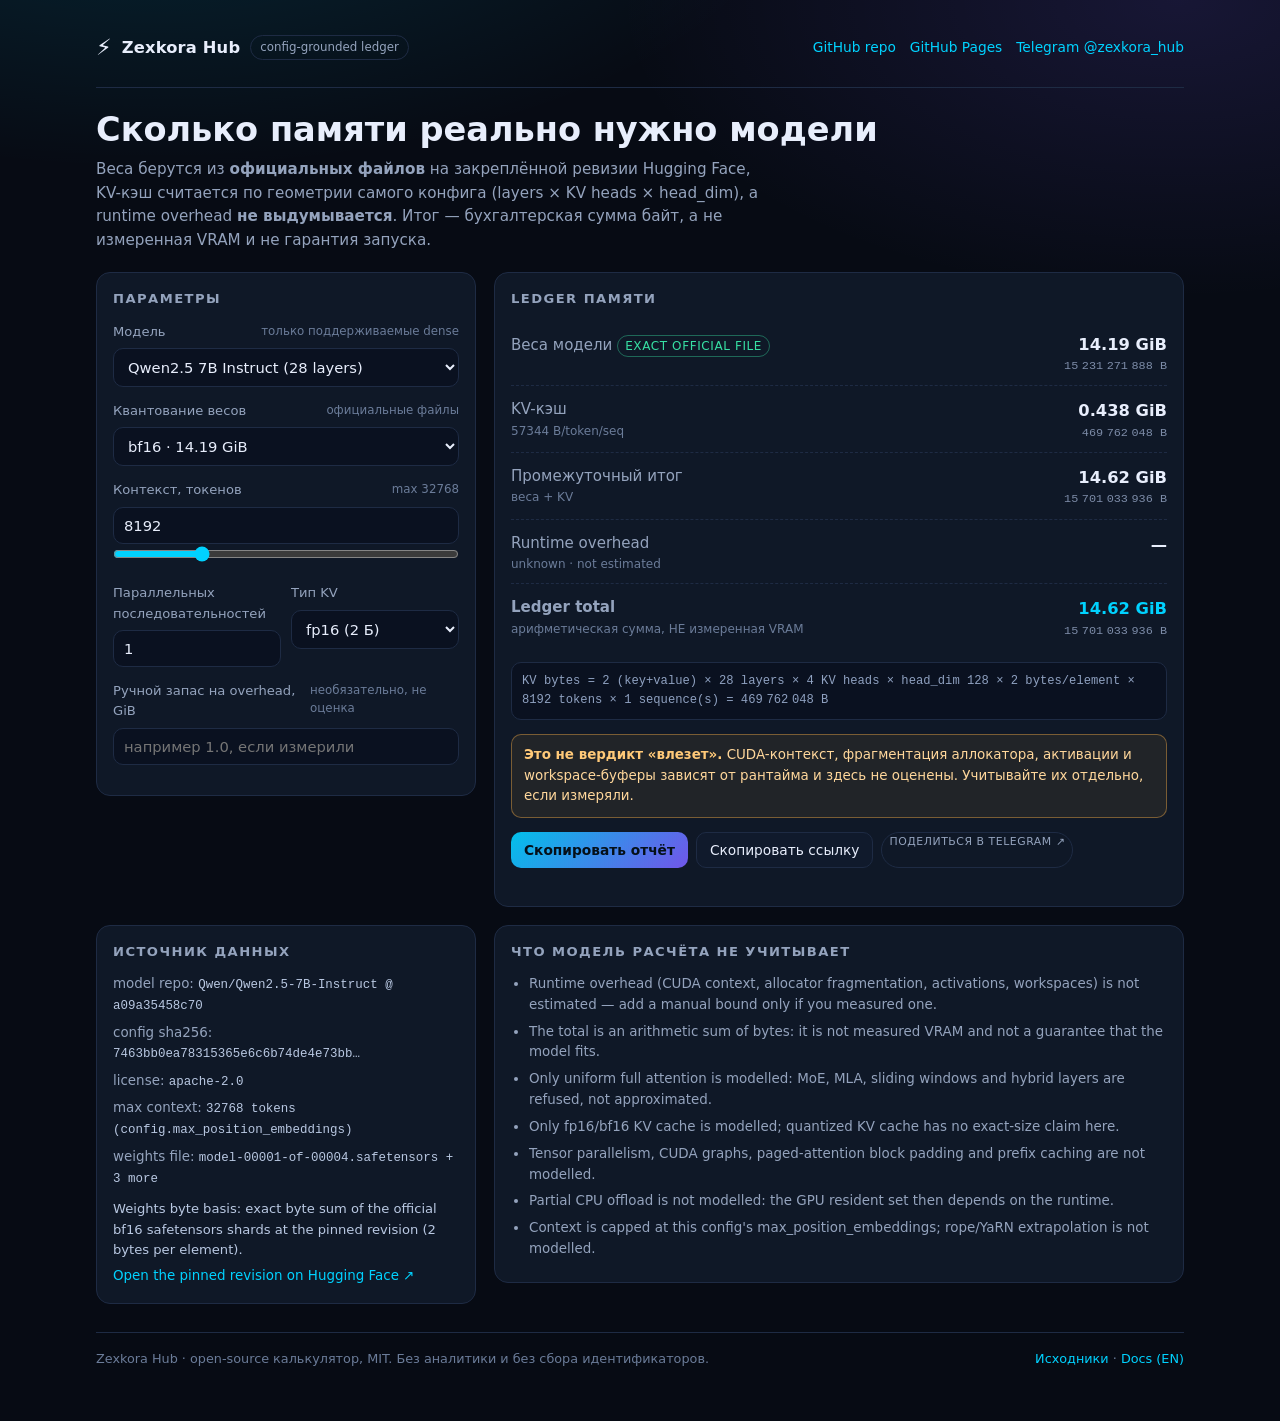
==== commit a224386a: "fix(ui): raw numeric fields through strict parser, honest fp16 size-equivalent badge, no false copy " ====
--- a/index.html
+++ b/index.html
@@ -264,6 +264,27 @@
   margin-top: 6px;
 }
 
+/* manual-copy offer: shown only when every automatic copy path failed */
+.copy-fallback { margin-top: 10px; }
+.copy-fallback[hidden] { display: none; }
+.copy-fallback p { margin: 0 0 6px; font-size: 0.82rem; color: #ffd79b; }
+.copy-fallback textarea {
+  width: 100%;
+  box-sizing: border-box;
+  min-height: 150px;
+  resize: vertical;
+  font-family: var(--mono);
+  font-size: 0.76rem;
+  line-height: 1.45;
+  color: var(--text);
+  background: #0a1120;
+  border: 1px solid var(--line);
+  border-radius: 10px;
+  padding: 10px 12px;
+}
+
+.prov-note { margin: 4px 0 0; font-size: 0.82rem; color: #b9c8e2; }
+
 footer.bottom {
   margin-top: 28px;
   padding-top: 16px;
@@ -401,6 +422,14 @@
              rel="noopener noreferrer">Поделиться в Telegram ↗</a>
         </div>
         <div class="status" id="status" role="status" aria-live="polite"></div>
+        <div class="copy-fallback" id="copy-fallback" hidden>
+          <p>
+            Автоматическое копирование недоступно: браузер отклонил доступ к буферу обмена. Текст отчёта
+            ниже уже выделен - скопируйте его вручную (Ctrl+C или Cmd+C).
+          </p>
+          <textarea id="copy-fallback-text" readonly rows="9" spellcheck="false"
+                    aria-label="Текст отчёта для ручного копирования"></textarea>
+        </div>
         <p class="sr-only" id="results-live" aria-live="polite"></p>
       </section>
     </div>
@@ -434,6 +463,10 @@
  * Pure functions only (no DOM), so the same code is unit-tested under node and
  * used by the page. Every incoming value is validated against the pinned
  * catalogue; nothing from the URL is trusted or evaluated.
+ *
+ * Bounds intentionally mirror vramcalc.core (MAX_CONTEXT_TOKENS, MAX_BATCH,
+ * MAX_POSITIONS, MAX_KV_BYTES) so the browser and the CLI accept/reject the
+ * same inputs instead of quietly producing different ledgers.
  */
 (function (root, factory) {
   if (typeof module === "object" && module.exports) {
@@ -446,6 +479,8 @@
 
   var MAX_CONTEXT = 1048576;
   var MAX_BATCH = 4096;
+  var MAX_POSITIONS = 33554432;
+  var MAX_KV_BYTES = 1099511627776; // 1 TiB
   var MAX_OVERHEAD_GIB = 4096;
   var KV_DTYPES = { fp16: 2, bf16: 2 };
   var GIB = 1024 * 1024 * 1024;
@@ -459,6 +494,24 @@
     if (!/^[0-9]{1,9}$/.test(trimmed)) return fallback;
     var n = parseInt(trimmed, 10);
     return Number.isFinite(n) ? n : fallback;
+  }
+
+  function isBlank(raw) {
+    return raw === null || raw === undefined || String(raw).trim() === "";
+  }
+
+  /** Strict whole-number parse for user input: returns null instead of guessing. */
+  function parseWhole(raw) {
+    var s = String(raw).trim();
+    if (!/^[0-9]+$/.test(s)) return null;
+    var n = parseInt(s, 10);
+    return Number.isFinite(n) ? n : null;
+  }
+
+  function stateError(code, message) {
+    var err = new Error(message);
+    err.code = code;
+    return err;
   }
 
   function modelById(catalog, id) {
@@ -489,9 +542,27 @@
     return Math.min(v, MAX_CONTEXT);
   }
 
+  function geometryOf(model) {
+    var cfg = (model && model.config) || {};
+    var heads = toInt(cfg.num_attention_heads, 0);
+    var kvHeads = toInt(cfg.num_key_value_heads, heads);
+    var hidden = toInt(cfg.hidden_size, 0);
+    var headDim = toInt(cfg.head_dim, heads && hidden % heads === 0 ? hidden / heads : 0);
+    var layers = toInt(cfg.num_hidden_layers, 0);
+    return { heads: heads, kvHeads: kvHeads, hidden: hidden, headDim: headDim, layers: layers };
+  }
+
+  function kvBytesPerTokenFor(model, kvDtype) {
+    var elem = KV_DTYPES[kvDtype];
+    if (!elem) return 0;
+    var g = geometryOf(model);
+    return 2 * g.layers * g.kvHeads * g.headDim * elem;
+  }
+
   /**
    * Validate URL (or form) parameters.
-   * @returns {{state: object, notices: string[]}} never throws.
+   * @returns {{state: object, notices: string[]}} never throws on bad values;
+   *          sanitises them and records a human-readable notice.
    */
   function parseState(search, catalog) {
     var notices = [];
@@ -519,11 +590,26 @@
       quant = quants[0];
     }
 
+    var kvRaw = String(params.get("k") || "fp16").toLowerCase();
+    var kvDtype = kvRaw;
+    if (!Object.prototype.hasOwnProperty.call(KV_DTYPES, kvDtype)) {
+      notices.push("KV dtype '" + kvRaw + "' is not modelled (only fp16/bf16); using fp16.");
+      kvDtype = "fp16";
+    }
+
+    // ---- context ---------------------------------------------------------
     var maxCtx = maxContextOf(model);
-    var context = toInt(params.get("c"), 8192);
-    if (context < 1) {
-      notices.push("Context must be at least 1 token; using 8192.");
-      context = 8192;
+    var context = 8192;
+    var ctxRaw = params.get("c");
+    if (!isBlank(ctxRaw)) {
+      var parsedCtx = parseWhole(ctxRaw);
+      if (parsedCtx === null) {
+        notices.push("Context '" + String(ctxRaw).trim() + "' is not a whole number of tokens; using 8192.");
+      } else if (parsedCtx < 1) {
+        notices.push("Context must be at least 1 token; using 8192.");
+      } else {
+        context = parsedCtx;
+      }
     }
     if (context > maxCtx) {
       notices.push(
@@ -532,30 +618,67 @@
       context = maxCtx;
     }
 
-    var batch = toInt(params.get("b"), 1);
-    if (batch < 1) {
-      notices.push("Batch must be at least 1; using 1.");
-      batch = 1;
+    // ---- batch -----------------------------------------------------------
+    var batch = 1;
+    var batchRaw = params.get("b");
+    if (!isBlank(batchRaw)) {
+      var parsedBatch = parseWhole(batchRaw);
+      if (parsedBatch === null) {
+        notices.push("Batch '" + String(batchRaw).trim() + "' is not a whole number of sequences; using 1.");
+      } else if (parsedBatch < 1) {
+        notices.push("Batch must be at least 1; using 1.");
+      } else {
+        batch = parsedBatch;
+      }
     }
     if (batch > MAX_BATCH) {
       notices.push("Batch " + batch + " exceeds the supported bound " + MAX_BATCH + "; clamped.");
       batch = MAX_BATCH;
     }
 
+    // ---- supported context*batch bound (parity with vramcalc.core) -------
+    if (context * batch > MAX_POSITIONS) {
+      var reducedBatch = Math.max(1, Math.floor(MAX_POSITIONS / context));
+      batch = reducedBatch < batch ? reducedBatch : 1;
+      notices.push(
+        "context x batch exceeds the supported bound (" + MAX_POSITIONS + " positions); showing context " +
+          context + " x batch " + batch + "."
+      );
+    }
+
+    // ---- supported KV-cache bound ---------------------------------------
+    var kvPerToken = kvBytesPerTokenFor(model, kvDtype);
+    if (kvPerToken > 0) {
+      var maxSequences = Math.floor(MAX_KV_BYTES / kvPerToken);
+      if (maxSequences < 1) {
+        context = 1;
+        batch = 1;
+        notices.push("KV geometry exceeds the 1 TiB supported bound even for one token; showing context 1 x batch 1.");
+      } else if (context * batch > maxSequences) {
+        batch = Math.max(1, Math.floor(maxSequences / context));
+        notices.push("Derived KV cache would exceed the 1 TiB supported bound; reduced batch to " + batch + ".");
+      }
+    }
+
+    // ---- manual overhead bound ------------------------------------------
+    // Absent => unknown (null). Present => an explicit user bound, including 0.
     var overheadRaw = params.get("o");
-    var overhead = 0;
-    if (overheadRaw !== null && overheadRaw !== "") {
-      if (!/^[0-9]{1,4}([.][0-9]{1,3})?$/.test(overheadRaw.trim())) {
-        notices.push("Manual overhead must be a non-negative number of GiB; ignored.");
+    var overhead = null;
+    if (!isBlank(overheadRaw)) {
+      var overheadStr = String(overheadRaw).trim();
+      if (!/^[0-9]{1,4}([.][0-9]{1,3})?$/.test(overheadStr)) {
+        notices.push(
+          "Manual overhead must be a non-negative number of GiB (max " + MAX_OVERHEAD_GIB + "); treated as unknown."
+        );
       } else {
-        overhead = Math.min(parseFloat(overheadRaw), MAX_OVERHEAD_GIB);
+        var overheadValue = parseFloat(overheadStr);
+        if (overheadValue > MAX_OVERHEAD_GIB) {
+          notices.push("Manual overhead " + overheadValue + " GiB exceeds the supported bound " + MAX_OVERHEAD_GIB + " GiB; clamped.");
+          overhead = MAX_OVERHEAD_GIB;
+        } else {
+          overhead = overheadValue;
+        }
       }
-    }
-
-    var kvDtype = String(params.get("k") || "fp16").toLowerCase();
-    if (!Object.prototype.hasOwnProperty.call(KV_DTYPES, kvDtype)) {
-      notices.push("KV dtype '" + kvDtype + "' is not modelled (only fp16/bf16); using fp16.");
-      kvDtype = "fp16";
     }
 
     return {
@@ -577,34 +700,76 @@
     params.set("q", state.quant);
     params.set("c", String(state.context));
     params.set("b", String(state.batch));
-    if (state.overhead && state.overhead > 0) params.set("o", String(state.overhead));
+    // null/undefined means "unknown"; an explicit bound (even 0) is preserved.
+    if (state.overhead !== null && state.overhead !== undefined && state.overhead !== "") {
+      params.set("o", String(state.overhead));
+    }
     if (state.kvDtype && state.kvDtype !== "fp16") params.set("k", state.kvDtype);
     return params.toString();
   }
 
-  /** Byte-level ledger. Mirrors vramcalc.core.compute_ledger. */
+  /** Byte-level ledger. Mirrors vramcalc.core.compute_ledger, including refusals. */
   function computeLedger(model, state) {
-    var cfg = model.config || {};
-    var heads = toInt(cfg.num_attention_heads, 0);
-    var kvHeads = toInt(cfg.num_key_value_heads, heads);
-    var hidden = toInt(cfg.hidden_size, 0);
-    var headDim = toInt(cfg.head_dim, heads && hidden % heads === 0 ? hidden / heads : 0);
-    var layers = toInt(cfg.num_hidden_layers, 0);
-    var elemBytes = KV_DTYPES[state.kvDtype] || 2;
-    var weights = (model.weights[state.quant] || {}).bytes || 0;
-    var kvPerToken = 2 * layers * kvHeads * headDim * elemBytes;
-    var kvBytes = kvPerToken * state.context * state.batch;
-    var overheadBytes = Math.round((state.overhead || 0) * GIB);
+    if (!model || !model.config || !model.weights) {
+      throw stateError("invalid_model", "model entry is incomplete");
+    }
+    var quant = String((state && state.quant) || "");
+    if (!Object.prototype.hasOwnProperty.call(model.weights, quant) || !model.weights[quant]) {
+      throw stateError("unsupported_quant", "quant '" + quant + "' has no official file size for " + model.id);
+    }
+    var context = state.context;
+    if (typeof context !== "number" || !Number.isInteger(context) || context < 1 || context > MAX_CONTEXT) {
+      throw stateError("invalid_context", "context must be a whole number of tokens in 1.." + MAX_CONTEXT + ", got " + context);
+    }
+    var batch = state.batch;
+    if (typeof batch !== "number" || !Number.isInteger(batch) || batch < 1 || batch > MAX_BATCH) {
+      throw stateError("invalid_batch", "batch must be a whole number in 1.." + MAX_BATCH + ", got " + batch);
+    }
+    if (context * batch > MAX_POSITIONS) {
+      throw stateError(
+        "positions_too_large",
+        "context x batch = " + context * batch + " exceeds the supported bound (" + MAX_POSITIONS + ")"
+      );
+    }
+    var kvDtype = String(state.kvDtype || "fp16");
+    var elemBytes = KV_DTYPES[kvDtype];
+    if (!elemBytes) {
+      throw stateError("unsupported_kv_dtype", "KV dtype '" + kvDtype + "' is not modelled (only fp16/bf16)");
+    }
+
+    var g = geometryOf(model);
+    var weights = (model.weights[quant] || {}).bytes;
+    if (!Number.isFinite(weights) || weights < 1) {
+      throw stateError("unsupported_quant", "quant '" + quant + "' has no usable byte size for " + model.id);
+    }
+    var kvPerToken = 2 * g.layers * g.kvHeads * g.headDim * elemBytes;
+    var kvBytes = kvPerToken * context * batch;
+    if (kvBytes > MAX_KV_BYTES) {
+      throw stateError("kv_too_large", "derived KV cache " + kvBytes + " bytes exceeds the supported bound (" + MAX_KV_BYTES + ")");
+    }
+
+    var overheadUnknown = state.overhead === null || state.overhead === undefined || state.overhead === "";
+    var overheadBytes = 0;
+    if (!overheadUnknown) {
+      var overhead = state.overhead;
+      if (typeof overhead !== "number" || !Number.isFinite(overhead) || overhead < 0 || overhead > MAX_OVERHEAD_GIB) {
+        throw stateError("invalid_overhead", "manual overhead must be a finite number of GiB in 0.." + MAX_OVERHEAD_GIB + ", got " + overhead);
+      }
+      overheadBytes = Math.round(overhead * GIB);
+    }
+
     return {
       weightsBytes: weights,
       kvPerToken: kvPerToken,
       kvBytes: kvBytes,
       overheadBytes: overheadBytes,
+      overheadUnknown: overheadUnknown,
+      positions: context * batch,
       subtotalBytes: weights + kvBytes,
       totalBytes: weights + kvBytes + overheadBytes,
-      layers: layers,
-      kvHeads: kvHeads,
-      headDim: headDim,
+      layers: g.layers,
+      kvHeads: g.kvHeads,
+      headDim: g.headDim,
       elemBytes: elemBytes
     };
   }
@@ -622,6 +787,22 @@
 
   function fmtBytes(bytes) {
     return String(bytes).replace(/\B(?=(\d{3})+(?!\d))/g, "\u202f") + " B";
+  }
+
+  function overheadLine(state, ledger) {
+    var unknown =
+      ledger.overheadUnknown === true ||
+      state.overhead === null ||
+      state.overhead === undefined ||
+      state.overhead === "";
+    if (unknown) {
+      // deliberately not "0.000 GiB (manual bound)": unknown is not a measured zero
+      return "overhead: unknown - not estimated by this tool";
+    }
+    var suffix = ledger.overheadBytes === 0 ? ", explicitly set to zero" : "";
+    return (
+      "overhead: " + fmtGib(ledger.overheadBytes) + " (" + ledger.overheadBytes + " B, manual bound" + suffix + ", not estimated)"
+    );
   }
 
   function reportText(model, state, ledger) {
@@ -633,11 +814,12 @@
       "config:   sha256 " + String(src.config_sha256 || "").slice(0, 16),
       "geometry: " + ledger.layers + " layers, " + ledger.kvHeads + " KV heads, head_dim " + ledger.headDim,
       "context:  " + state.context + " tokens x " + state.batch + " sequence(s), KV " + state.kvDtype,
+      "units:    GiB (1 GiB = 1024^3 bytes); exact byte counts in parentheses",
       "weights:  " + fmtGib(ledger.weightsBytes) + " (" + ledger.weightsBytes + " B)",
       "KV cache: " + fmtGib(ledger.kvBytes) + " (" + ledger.kvBytes + " B, " + ledger.kvPerToken + " B/token/seq)",
-      "subtotal: " + fmtGib(ledger.subtotalBytes),
-      "overhead: " + fmtGib(ledger.overheadBytes) + " (manual bound, not estimated)",
-      "TOTAL:    " + fmtGib(ledger.totalBytes) + " - ledger sum, not measured VRAM, not a fit guarantee",
+      "subtotal: " + fmtGib(ledger.subtotalBytes) + " (" + ledger.subtotalBytes + " B, weights + KV)",
+      overheadLine(state, ledger),
+      "TOTAL:    " + fmtGib(ledger.totalBytes) + " (" + ledger.totalBytes + " B) - ledger sum, not measured VRAM, not a fit guarantee",
       "limits:   runtime overhead unknown; fp16/bf16 KV only; no MoE/MLA/sliding-window/offload modelling"
     ];
     return lines.join("\n");
@@ -646,6 +828,9 @@
   return {
     MAX_CONTEXT: MAX_CONTEXT,
     MAX_BATCH: MAX_BATCH,
+    MAX_POSITIONS: MAX_POSITIONS,
+    MAX_KV_BYTES: MAX_KV_BYTES,
+    MAX_OVERHEAD_GIB: MAX_OVERHEAD_GIB,
     KV_DTYPES: KV_DTYPES,
     parseState: parseState,
     buildQuery: buildQuery,
@@ -705,6 +890,8 @@
     shareTg: $("share-tg"),
     copyReport: $("copy-report"),
     copyLink: $("copy-link"),
+    copyFallback: $("copy-fallback"),
+    copyFallbackText: $("copy-fallback-text"),
     live: $("results-live")
   };
 
@@ -718,9 +905,12 @@
     return {
       modelId: el.model.value,
       quant: el.quant.value,
-      context: parseInt(el.ctx.value, 10),
-      batch: parseInt(el.batch.value, 10),
-      overhead: el.overhead.value === "" ? 0 : parseFloat(el.overhead.value),
+      // Raw strings on purpose: parseWhole() in state.js is the strict parser.
+      // parseInt here would silently turn "1.5" into 1 and "" into NaN before
+      // the user ever saw a notice.
+      context: el.ctx.value,
+      batch: el.batch.value,
+      overhead: el.overhead.value === "" ? null : parseFloat(el.overhead.value),
       kvDtype: el.kvDtype.value
     };
   }
@@ -761,17 +951,34 @@
     });
   }
 
+  /** Honest, human-readable basis for the weights byte total. */
+  function weightsBasis(w) {
+    if (w.source === "official_gguf") {
+      return "exact byte sum of the official GGUF shard files at the pinned revision.";
+    }
+    if (w.source === "official_safetensors_size_equivalent") {
+      return (
+        "fp16 size equivalent - the official shards are stored as bfloat16 at 2 bytes per element, " +
+        "so this total is the official BF16 byte size, not a separate FP16 file (there is no separate FP16 file at this revision)."
+      );
+    }
+    return "exact byte sum of the official bf16 safetensors shards at the pinned revision (2 bytes per element).";
+  }
+
   function render() {
     var model = currentModel();
     var ledger = S.computeLedger(model, state);
     var w = model.weights[state.quant];
+    var sizeEquivalent = w.source === "official_safetensors_size_equivalent";
+    var basis = weightsBasis(w);
 
     el.weights.textContent = S.fmtGib(ledger.weightsBytes);
     el.weightsBytes.textContent = S.fmtBytes(ledger.weightsBytes);
-    el.weightsSrc.textContent = "exact official file";
-    el.weightsSrc.className = "badge exact";
+    el.weightsSrc.textContent = sizeEquivalent ? "size equivalent" : "exact official file";
+    el.weightsSrc.className = sizeEquivalent ? "badge est" : "badge exact";
     el.weightsSrc.title =
-      (w.source === "official_gguf" ? "official GGUF file listing" : "official safetensors shard sizes") +
+      (sizeEquivalent ? "size equivalent, not an exact separate file: " : "") +
+      basis +
       " @ revision " + String(w.gguf_revision || model.source.revision).slice(0, 8) +
       " - " + (w.detail || "");
 
@@ -781,10 +988,14 @@
     el.subtotal.textContent = S.fmtGib(ledger.subtotalBytes);
     el.subtotalBytes.textContent = S.fmtBytes(ledger.subtotalBytes);
     // never print "0.000 GiB" for something that is unknown rather than zero
-    el.overheadOut.textContent = ledger.overheadBytes ? S.fmtGib(ledger.overheadBytes) : "\u2014";
-    el.overheadBytes.textContent = ledger.overheadBytes
-      ? "manual bound, not estimated"
-      : "unknown \u00b7 not estimated";
+    if (ledger.overheadUnknown) {
+      el.overheadOut.textContent = "\u2014";
+      el.overheadBytes.textContent = "unknown \u00b7 not estimated";
+    } else {
+      el.overheadOut.textContent = S.fmtGib(ledger.overheadBytes);
+      el.overheadBytes.textContent =
+        ledger.overheadBytes === 0 ? "manual bound, explicitly zero \u00b7 not estimated" : "manual bound \u00b7 not estimated";
+    }
     el.total.textContent = S.fmtGib(ledger.totalBytes);
     el.totalBytes.textContent = S.fmtBytes(ledger.totalBytes);
     el.formula.textContent =
@@ -807,6 +1018,12 @@
       line.querySelector("code").textContent = r[1];
       el.prov.appendChild(line);
     });
+    // visible (not hover-only) explanation of how the weights byte total was derived
+    var basisNote = document.createElement("p");
+    basisNote.className = "prov-note";
+    basisNote.id = "prov-weights-basis";
+    basisNote.textContent = "Weights byte basis: " + basis;
+    el.prov.appendChild(basisNote);
     var link = document.createElement("a");
     link.href = model.source.revision_url;
     link.rel = "noopener noreferrer nofollow";
@@ -860,7 +1077,7 @@
     el.ctxRange.value = String(Math.min(state.context, parseInt(el.ctxRange.max, 10)));
     el.batch.value = String(state.batch);
     el.kvDtype.value = state.kvDtype;
-    el.overhead.value = state.overhead ? String(state.overhead) : "";
+    el.overhead.value = state.overhead === null || state.overhead === undefined ? "" : String(state.overhead);
     el.ctxMax.textContent = "max " + S.maxContextOf(currentModel());
     el.ctxRange.max = String(S.maxContextOf(currentModel()));
   }
@@ -870,28 +1087,73 @@
     var parsed = S.parseState(new URLSearchParams({
       m: form.modelId,
       q: form.quant,
-      c: String(Number.isFinite(form.context) ? form.context : 8192),
-      b: String(Number.isFinite(form.batch) ? form.batch : 1),
+      c: form.context,
+      b: form.batch,
       o: el.overhead.value,
       k: form.kvDtype
     }).toString(), CATALOG);
     state = parsed.state;
+    // A blank *entered field* is not the same as an absent URL parameter: the
+    // parser documents "absent or blank -> default, no notice", so the field
+    // level has to say out loud that it fell back instead of staying silent.
+    var notices = parsed.notices.slice();
+    if (String(form.context).trim() === "") {
+      notices.push("Context field was left blank; using the default " + parsed.state.context + " tokens.");
+    }
+    if (String(form.batch).trim() === "") {
+      notices.push("Batch field was left blank; using the default " + parsed.state.batch + " sequence(s).");
+    }
     syncFromState();
-    showNotices(parsed.notices);
+    showNotices(notices);
     render();
   }
 
+  var statusTimer = null;
+
+  function setStatus(message, keepMs) {
+    el.status.textContent = message;
+    if (statusTimer) clearTimeout(statusTimer);
+    statusTimer = setTimeout(function () {
+      el.status.textContent = "";
+      statusTimer = null;
+    }, keepMs || 2500);
+  }
+
+  function hideManualCopy() {
+    if (!el.copyFallback) return;
+    el.copyFallback.hidden = true;
+    el.copyFallbackText.value = "";
+  }
+
+  /** Honest fallback: show the real text in a selectable box instead of faking success. */
+  function showManualCopy(text) {
+    if (!el.copyFallback) return;
+    el.copyFallback.hidden = false;
+    el.copyFallbackText.value = text;
+    try {
+      el.copyFallbackText.focus();
+      el.copyFallbackText.select();
+    } catch (err) {
+      /* selection is best effort */
+    }
+  }
+
   function copyText(text, okMessage) {
+    var settled = false;
     function done() {
-      el.status.textContent = okMessage;
-      setTimeout(function () { el.status.textContent = ""; }, 2500);
-    }
-    if (navigator.clipboard && navigator.clipboard.writeText) {
-      navigator.clipboard.writeText(text).then(done, fallback);
-    } else {
-      fallback();
-    }
-    function fallback() {
+      if (settled) return;
+      settled = true;
+      hideManualCopy();
+      setStatus(okMessage);
+    }
+    function failed() {
+      if (settled) return;
+      settled = true;
+      setStatus("Copy failed: the browser refused clipboard access. The text is selected below - copy it manually.", 8000);
+      showManualCopy(text);
+    }
+    function execCommandFallback() {
+      if (settled) return;
       var ta = document.createElement("textarea");
       ta.value = text;
       ta.setAttribute("readonly", "");
@@ -899,13 +1161,20 @@
       ta.style.top = "-1000px";
       document.body.appendChild(ta);
       ta.select();
+      var copied = false;
       try {
-        document.execCommand("copy");
-        done();
+        copied = document.execCommand("copy") === true;
       } catch (err) {
-        el.status.textContent = "Copy failed \u2014 select the text manually.";
+        copied = false;
       }
       document.body.removeChild(ta);
+      if (copied) done();
+      else failed();
+    }
+    if (navigator.clipboard && typeof navigator.clipboard.writeText === "function") {
+      navigator.clipboard.writeText(text).then(done, execCommandFallback);
+    } else {
+      execCommandFallback();
     }
   }
 
